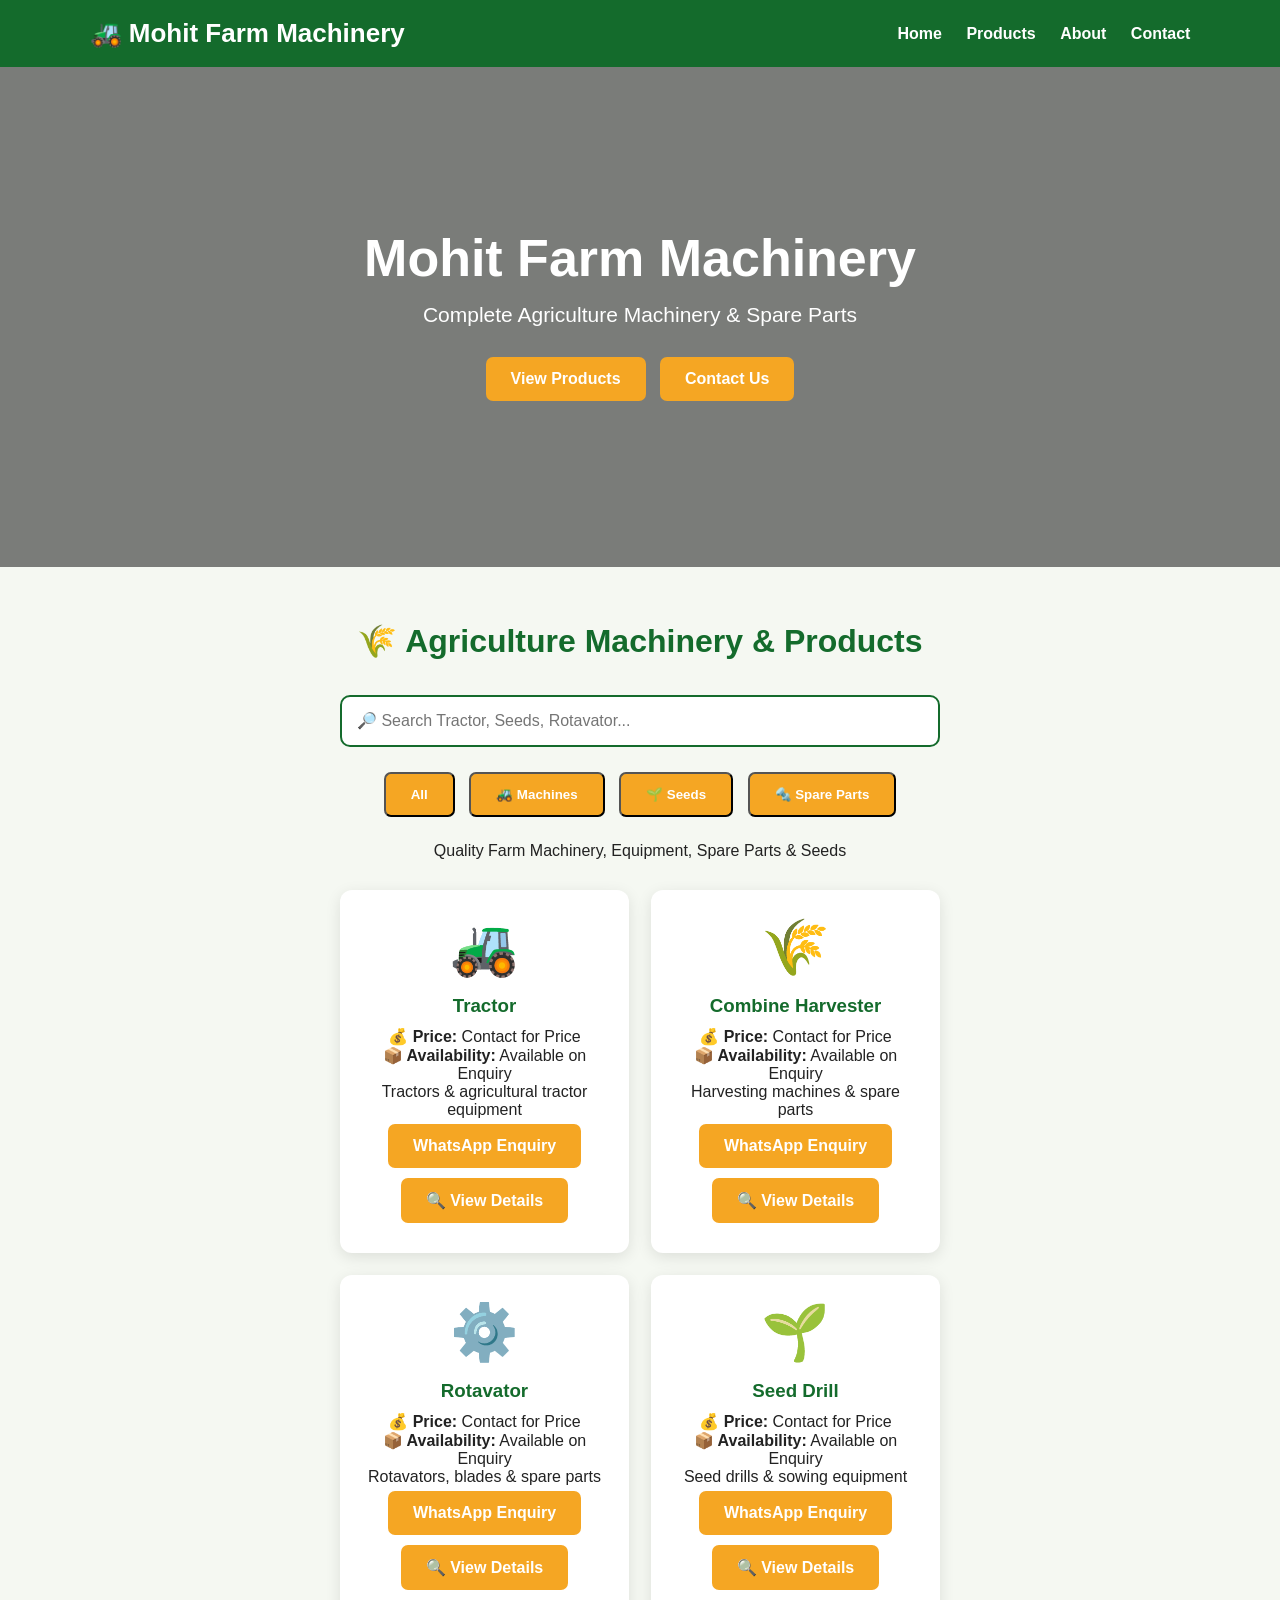
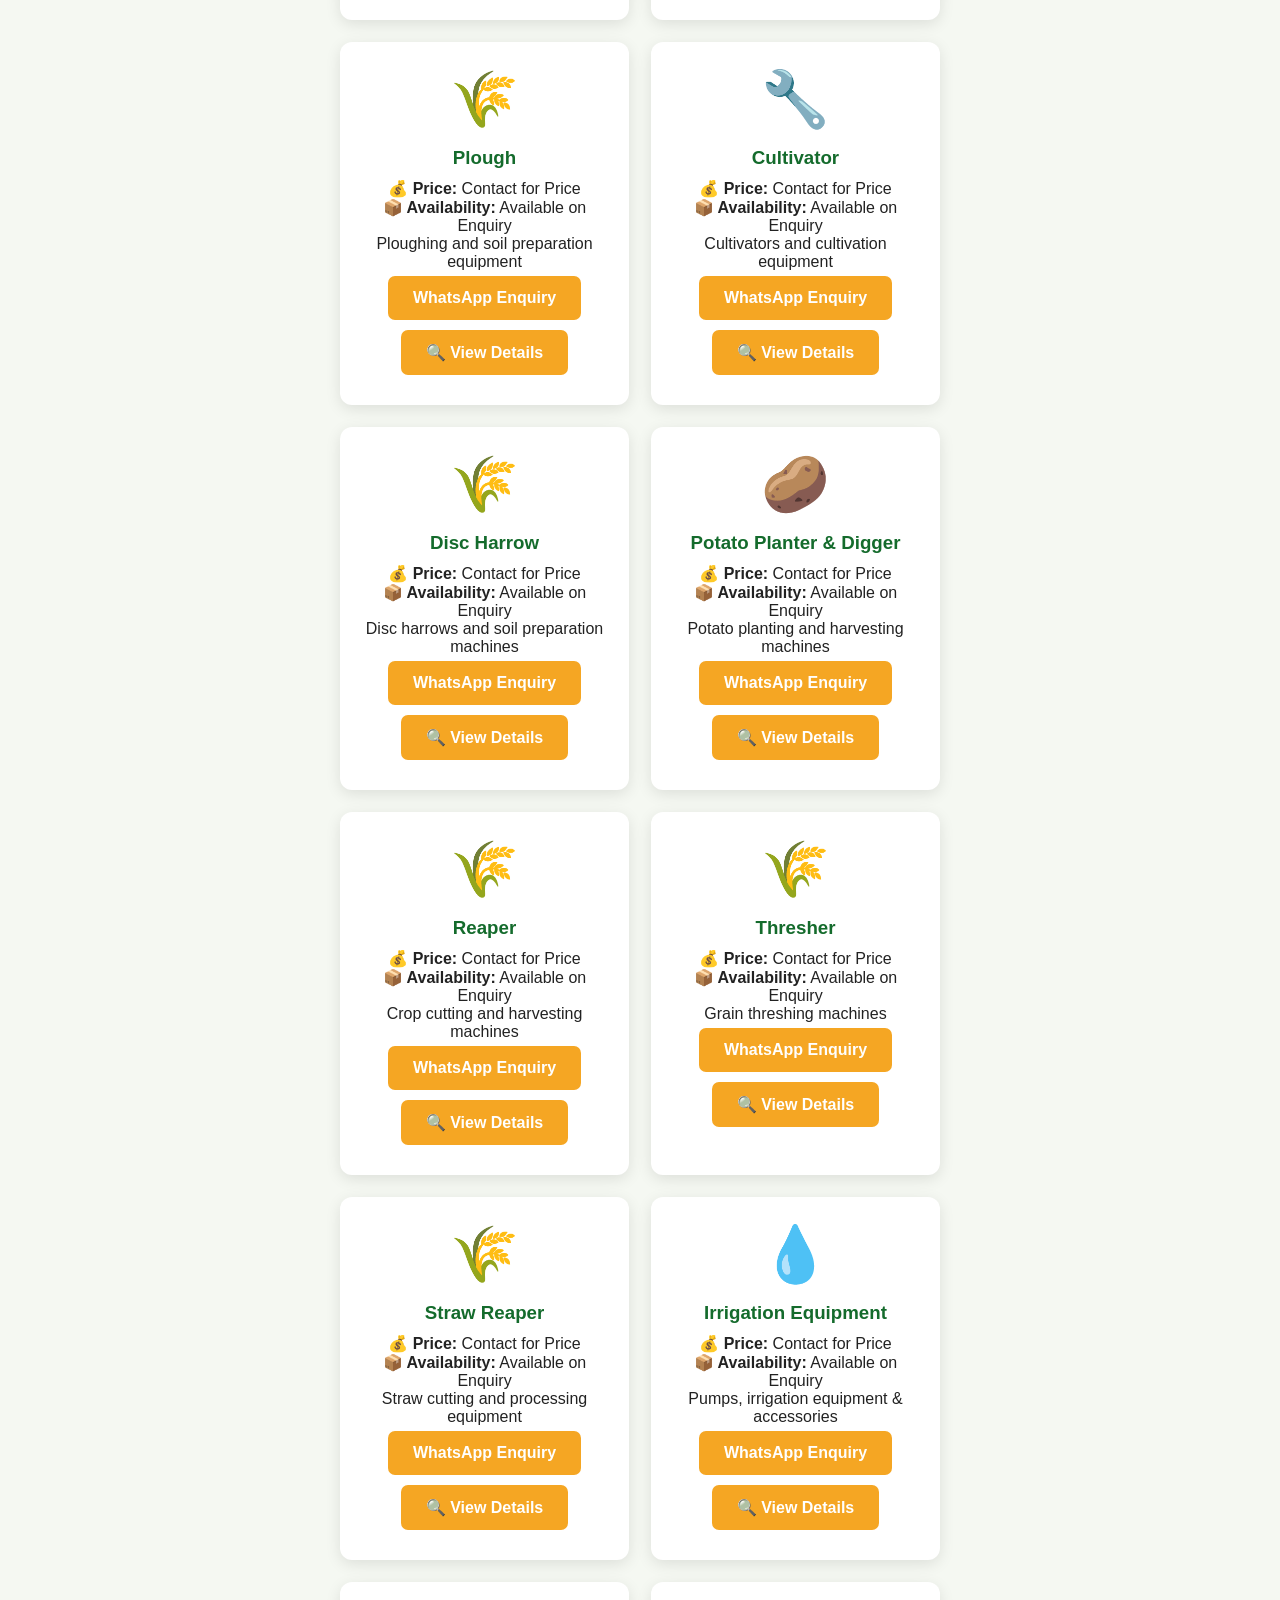
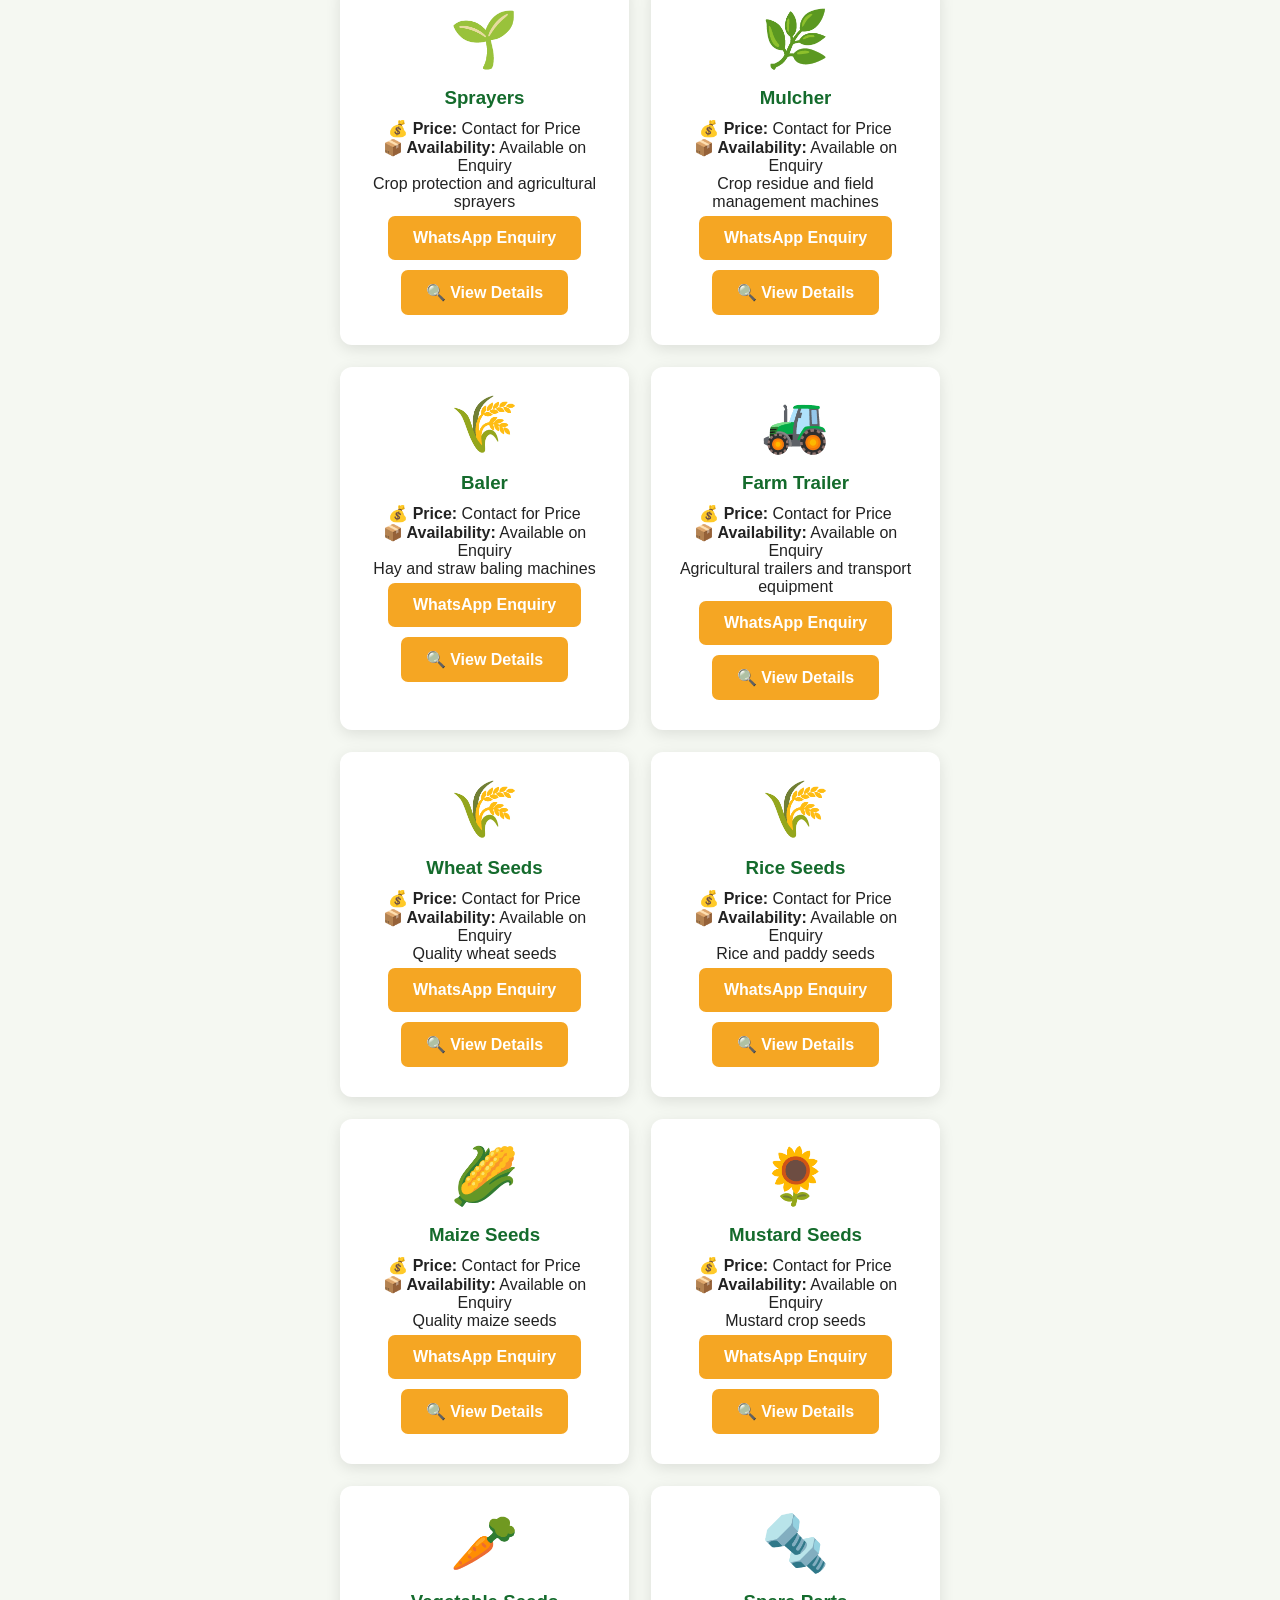
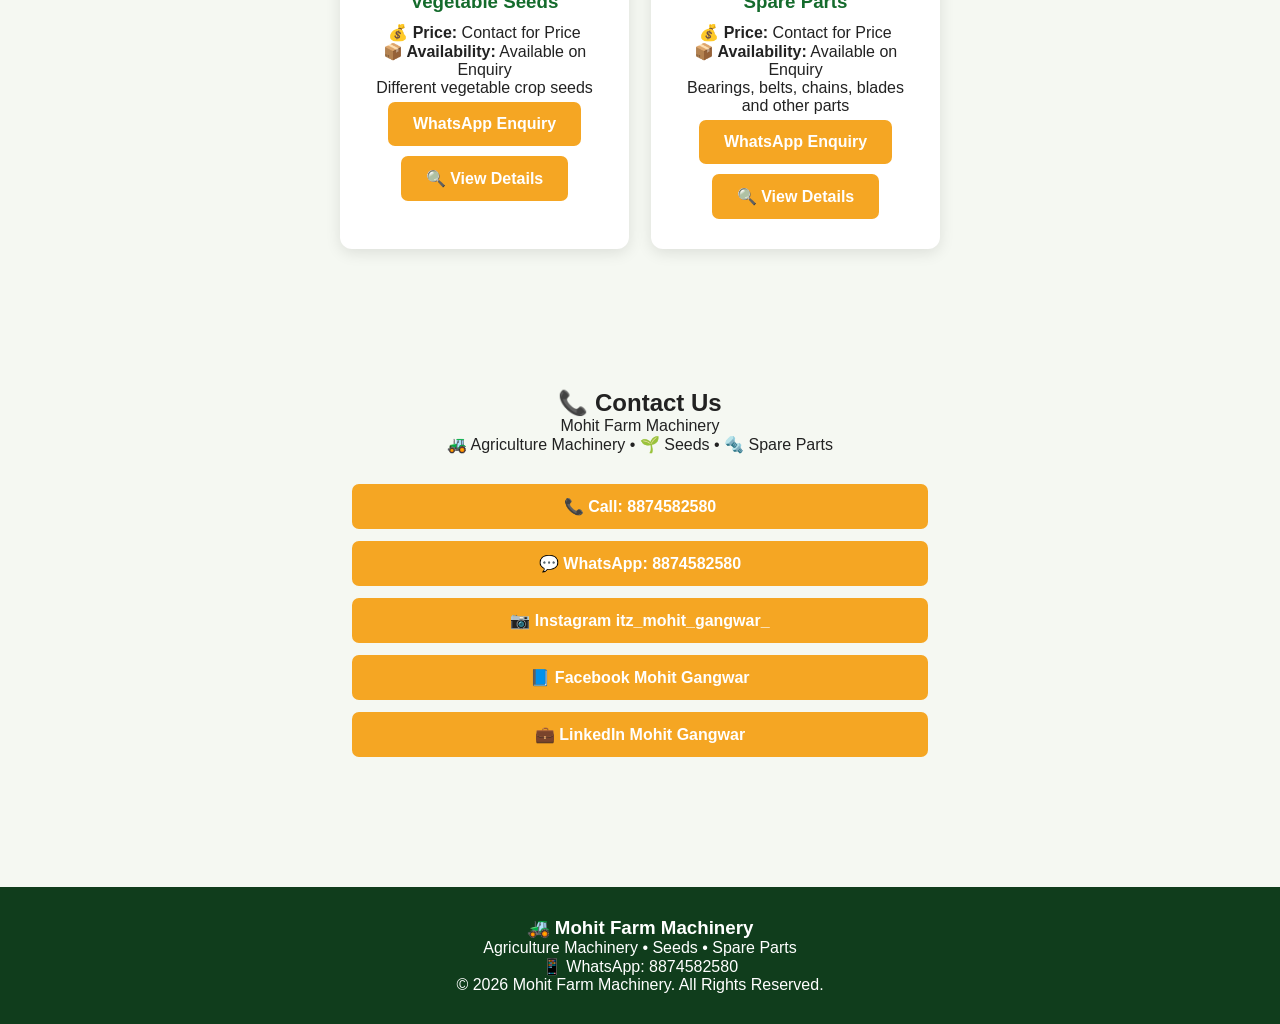
==== index.html @ 3f23cec5 "Add index.html for Mohit Farm Machinery website This commit adds a new HTML file for the Mohit Farm " ====
<!DOCTYPE html>
<html lang="en">
<head>
    <meta charset="UTF-8">
    <meta name="viewport" content="width=device-width, initial-scale=1.0">

    <title>Mohit Farm Machinery | Agriculture Machinery & Parts</title>

    <style>
        * {
            margin: 0;
            padding: 0;
            box-sizing: border-box;
            font-family: Arial, sans-serif;
        }

        body {
            background: #f5f8f2;
            color: #222;
        }

        header {
            background: #146b2c;
            color: white;
            padding: 18px 7%;
            display: flex;
            justify-content: space-between;
            align-items: center;
            flex-wrap: wrap;
        }

        .logo {
            font-size: 26px;
            font-weight: bold;
        }

        nav a {
            color: white;
            text-decoration: none;
            margin-left: 20px;
            font-weight: bold;
        }

        .hero {
            background: linear-gradient(rgba(0,0,0,.5), rgba(0,0,0,.5)),
                        url("https://images.unsplash.com/photo-1625246333195-78d9c38ad449?auto=format&fit=crop&w=1600&q=80");
            background-size: cover;
            background-position: center;
            min-height: 500px;
            display: flex;
            justify-content: center;
            align-items: center;
            text-align: center;
            color: white;
            padding: 30px;
        }

        .hero h1 {
            font-size: 52px;
            margin-bottom: 15px;
        }

        .hero p {
            font-size: 21px;
            margin-bottom: 25px;
        }

        .btn {
            display: inline-block;
            background: #f5a623;
            color: white;
            padding: 13px 25px;
            border-radius: 7px;
            text-decoration: none;
            font-weight: bold;
            margin: 5px;
        }

        section {
            padding: 55px 7%;
        }

        .title {
            text-align: center;
            font-size: 32px;
            color: #146b2c;
            margin-bottom: 35px;
        }

        .products {
            display: grid;
            grid-template-columns: repeat(auto-fit, minmax(220px, 1fr));
            gap: 22px;
        }

        .card {
            background: white;
            border-radius: 12px;
            padding: 25px;
            text-align: center;
            box-shadow: 0 4px 15px rgba(0,0,0,.1);
        }

        .card .icon {
            font-size: 55px;
            margin-bottom: 15px;
        }

        .card h3 {
            color: #146b2c;
            margin-bottom: 10px;
        }

        .about {
            background: white;
            text-align: center;
        }

        .about p {
            max-width: 800px;
            margin: auto;
            line-height: 1.7;
            font-size: 17px;
        }

        .contact {
            text-align: center;
        }

        footer {
            background: #103d1c;
            color: white;
            text-align: center;
            padding: 30px;
        }

        .social a {
            color: white;
            text-decoration: none;
            margin: 8px;
            font-weight: bold;
        }

        .whatsapp {
            position: fixed;
            right: 20px;
            bottom: 20px;
            background: #25D366;
            color: white;
            width: 58px;
            height: 58px;
            border-radius: 50%;
            display: flex;
            justify-content: center;
            align-items: center;
            font-size: 28px;
            text-decoration: none;
            box-shadow: 0 4px 12px rgba(0,0,0,.3);
        }

        @media (max-width: 700px) {
            .hero h1 {
                font-size: 36px;
            }

            nav {
                margin-top: 15px;
            }

            nav a {
                margin-left: 8px;
                font-size: 14px;
            }
        }
    </style>
</head>

<body>

<header>
    <div class="logo">🚜 Mohit Farm Machinery</div>

    <nav>
        <a href="#home">Home</a>
        <a href="#products">Products</a>
        <a href="#about">About</a>
        <a href="#contact">Contact</a>
    </nav>
</header>

<section class="hero" id="home">
    <div>
        <h1>Mohit Farm Machinery</h1>
        <p>Complete Agriculture Machinery & Spare Parts</p>

        <a href="#products" class="btn">View Products</a>
        <a href="#contact" class="btn">Contact Us</a>
    </div>
</section>
<section id="products">

    <h2 class="title">🌾 Agriculture Machinery & Products</h2>
    <div style="text-align:center; margin:25px auto; max-width:600px;">
    <input
        type="text"
        id="productSearch"
        placeholder="🔎 Search Tractor, Seeds, Rotavator..."
        style="width:100%; padding:15px; border:2px solid #146b2c;
        border-radius:10px; font-size:16px;"
        onkeyup="searchProducts()"
    >
<div style="text-align:center; margin:20px 0;">

    <button onclick="filterCategory('all')" class="btn">
        All
    </button>

    <button onclick="filterCategory('machine')" class="btn">
        🚜 Machines
    </button>

    <button onclick="filterCategory('seed')" class="btn">
        🌱 Seeds
    </button>

    <button onclick="filterCategory('parts')" class="btn">
        🔩 Spare Parts
    </button>

</div>

    <p style="text-align:center; margin-bottom:30px;">
        Quality Farm Machinery, Equipment, Spare Parts & Seeds
    </p>

    <div class="products">

        
            <div class="card">
    <div class="icon">🚜</div>

    <h3>Tractor</h3>

    <p><strong>💰 Price:</strong> Contact for Price</p>
    <p><strong>📦 Availability:</strong> Available on Enquiry</p>

    <p>Tractors & agricultural tractor equipment</p>

    <a href="https://wa.me/918874582580?text=Hello%20Mohit%20Farm%20Machinery,%20I%20want%20information%20about%20Tractor." class="btn">
        WhatsApp Enquiry
    </a>
    <a href="tractor.html" class="btn">
    🔍 View Details
</a>
</div>

        <div class="card">
            <div class="icon">🌾</div>
            <h3>Combine Harvester</h3>
            <p><strong>💰 Price:</strong> Contact for Price</p>
            <p><strong>📦 Availability:</strong> Available on Enquiry</p>
            <p>Harvesting machines & spare parts</p>
            <a href="https://wa.me/918874582580?text=I%20want%20information%20about%20Combine%20Harvester." class="btn">WhatsApp Enquiry</a>
            <a href="tractor.html" class="btn">
    🔍 View Details
</a>
        </div>

        <div class="card">
            <div class="icon">⚙️</div>
            <h3>Rotavator</h3>
            <p><strong>💰 Price:</strong> Contact for Price</p>
<p><strong>📦 Availability:</strong> Available on Enquiry</p>
            <p>Rotavators, blades & spare parts</p>
            <a href="https://wa.me/918874582580?text=I%20want%20information%20about%20Rotavator." class="btn">WhatsApp Enquiry</a>
            <a href="tractor.html" class="btn">
    🔍 View Details
</a>
        </div>

        <div class="card">
            <div class="icon">🌱</div>
            <h3>Seed Drill</h3>
            <p><strong>💰 Price:</strong> Contact for Price</p>
<p><strong>📦 Availability:</strong> Available on Enquiry</p>
            <p>Seed drills & sowing equipment</p>
            <a href="https://wa.me/918874582580?text=I%20want%20information%20about%20Seed%20Drill." class="btn">WhatsApp Enquiry</a>
            <a href="tractor.html" class="btn">
    🔍 View Details
</a>
        </div>

        <div class="card">
            <div class="icon">🌾</div>
            <h3>Plough</h3>
            <p><strong>💰 Price:</strong> Contact for Price</p>
<p><strong>📦 Availability:</strong> Available on Enquiry</p>
            <p>Ploughing and soil preparation equipment</p>
            <a href="https://wa.me/918874582580?text=I%20want%20information%20about%20Plough." class="btn">WhatsApp Enquiry</a>
            <a href="tractor.html" class="btn">
    🔍 View Details
</a>
        </div>

        <div class="card">
            <div class="icon">🔧</div>
            <h3>Cultivator</h3>
            <p><strong>💰 Price:</strong> Contact for Price</p>
<p><strong>📦 Availability:</strong> Available on Enquiry</p>
            <p>Cultivators and cultivation equipment</p>
            <a href="https://wa.me/918874582580?text=I%20want%20information%20about%20Cultivator." class="btn">WhatsApp Enquiry</a>
            <a href="tractor.html" class="btn">
    🔍 View Details
</a>
        </div>

        <div class="card">
            <div class="icon">🌾</div>
            <h3>Disc Harrow</h3>
            <p><strong>💰 Price:</strong> Contact for Price</p>
<p><strong>📦 Availability:</strong> Available on Enquiry</p>
            <p>Disc harrows and soil preparation machines</p>
            <a href="https://wa.me/918874582580?text=I%20want%20information%20about%20Disc%20Harrow." class="btn">WhatsApp Enquiry</a>
            <a href="tractor.html" class="btn">
    🔍 View Details
</a>
        </div>

        <div class="card">
            <div class="icon">🥔</div>
            <h3>Potato Planter & Digger</h3>
            <p><strong>💰 Price:</strong> Contact for Price</p>
<p><strong>📦 Availability:</strong> Available on Enquiry</p>
            <p>Potato planting and harvesting machines</p>
            <a href="https://wa.me/918874582580?text=I%20want%20information%20about%20Potato%20Machines." class="btn">WhatsApp Enquiry</a>
            <a href="tractor.html" class="btn">
    🔍 View Details
</a>
        </div>

        <div class="card">
            <div class="icon">🌾</div>
            <h3>Reaper</h3>
            <p><strong>💰 Price:</strong> Contact for Price</p>
<p><strong>📦 Availability:</strong> Available on Enquiry</p>
            <p>Crop cutting and harvesting machines</p>
            <a href="https://wa.me/918874582580?text=I%20want%20information%20about%20Reaper." class="btn">WhatsApp Enquiry</a>
            <a href="tractor.html" class="btn">
    🔍 View Details
</a>
        </div>

        <div class="card">
            <div class="icon">🌾</div>
            <h3>Thresher</h3>
            <p><strong>💰 Price:</strong> Contact for Price</p>
<p><strong>📦 Availability:</strong> Available on Enquiry</p>
            <p>Grain threshing machines</p>
            <a href="https://wa.me/918874582580?text=I%20want%20information%20about%20Thresher." class="btn">WhatsApp Enquiry</a>
            <a href="tractor.html" class="btn">
    🔍 View Details
</a>
        </div>

        <div class="card">
            <div class="icon">🌾</div>
            <h3>Straw Reaper</h3>
            <p><strong>💰 Price:</strong> Contact for Price</p>
<p><strong>📦 Availability:</strong> Available on Enquiry</p>
            <p>Straw cutting and processing equipment</p>
            <a href="https://wa.me/918874582580?text=I%20want%20information%20about%20Straw%20Reaper." class="btn">WhatsApp Enquiry</a>
            <a href="tractor.html" class="btn">
    🔍 View Details
</a>
        </div>

        <div class="card">
            <div class="icon">💧</div>
            <h3>Irrigation Equipment</h3>
            <p><strong>💰 Price:</strong> Contact for Price</p>
<p><strong>📦 Availability:</strong> Available on Enquiry</p>
            <p>Pumps, irrigation equipment & accessories</p>
            <a href="https://wa.me/918874582580?text=I%20want%20information%20about%20Irrigation%20Equipment." class="btn">WhatsApp Enquiry</a>
            <a href="tractor.html" class="btn">
    🔍 View Details
</a>
        </div>

        <div class="card">
            <div class="icon">🌱</div>
            <h3>Sprayers</h3>
            <p><strong>💰 Price:</strong> Contact for Price</p>
<p><strong>📦 Availability:</strong> Available on Enquiry</p>
            <p>Crop protection and agricultural sprayers</p>
            <a href="https://wa.me/918874582580?text=I%20want%20information%20about%20Sprayers." class="btn">WhatsApp Enquiry</a>
            <a href="tractor.html" class="btn">
    🔍 View Details
</a>
        </div>

        <div class="card">
            <div class="icon">🌿</div>
            <h3>Mulcher</h3>
            <p><strong>💰 Price:</strong> Contact for Price</p>
<p><strong>📦 Availability:</strong> Available on Enquiry</p>
            <p>Crop residue and field management machines</p>
            <a href="https://wa.me/918874582580?text=I%20want%20information%20about%20Mulcher." class="btn">WhatsApp Enquiry</a>
            <a href="tractor.html" class="btn">
    🔍 View Details
</a>
        </div>

        <div class="card">
            <div class="icon">🌾</div>
            <h3>Baler</h3>
            <p><strong>💰 Price:</strong> Contact for Price</p>
<p><strong>📦 Availability:</strong> Available on Enquiry</p>
            <p>Hay and straw baling machines</p>
            <a href="https://wa.me/918874582580?text=I%20want%20information%20about%20Baler." class="btn">WhatsApp Enquiry</a>
            <a href="tractor.html" class="btn">
    🔍 View Details
</a>
        </div>

        <div class="card">
            <div class="icon">🚜</div>
            <h3>Farm Trailer</h3>
            <p><strong>💰 Price:</strong> Contact for Price</p>
<p><strong>📦 Availability:</strong> Available on Enquiry</p>
            <p>Agricultural trailers and transport equipment</p>
            <a href="https://wa.me/918874582580?text=I%20want%20information%20about%20Farm%20Trailer." class="btn">WhatsApp Enquiry</a>
            <a href="tractor.html" class="btn">
    🔍 View Details
</a>
        </div>

        <!-- SEEDS -->

        <div class="card">
            <div class="icon">🌾</div>
            <h3>Wheat Seeds</h3>
            <p><strong>💰 Price:</strong> Contact for Price</p>
<p><strong>📦 Availability:</strong> Available on Enquiry</p>
            <p>Quality wheat seeds</p>
            <a href="https://wa.me/918874582580?text=I%20want%20information%20about%20Wheat%20Seeds." class="btn">WhatsApp Enquiry</a>
            <a href="tractor.html" class="btn">
    🔍 View Details
</a>
        </div>

        <div class="card">
            <div class="icon">🌾</div>
            <h3>Rice Seeds</h3>
            <p><strong>💰 Price:</strong> Contact for Price</p>
<p><strong>📦 Availability:</strong> Available on Enquiry</p>
            <p>Rice and paddy seeds</p>
            <a href="https://wa.me/918874582580?text=I%20want%20information%20about%20Rice%20Seeds." class="btn">WhatsApp Enquiry</a>
            <a href="tractor.html" class="btn">
    🔍 View Details
</a>
        </div>

        <div class="card">
            <div class="icon">🌽</div>
            <h3>Maize Seeds</h3>
            <p><strong>💰 Price:</strong> Contact for Price</p>
<p><strong>📦 Availability:</strong> Available on Enquiry</p>
            <p>Quality maize seeds</p>
            <a href="https://wa.me/918874582580?text=I%20want%20information%20about%20Maize%20Seeds." class="btn">WhatsApp Enquiry</a>
            <a href="tractor.html" class="btn">
    🔍 View Details
</a>
        </div>

        <div class="card">
            <div class="icon">🌻</div>
            <h3>Mustard Seeds</h3>
            <p><strong>💰 Price:</strong> Contact for Price</p>
<p><strong>📦 Availability:</strong> Available on Enquiry</p>
            <p>Mustard crop seeds</p>
            <a href="https://wa.me/918874582580?text=I%20want%20information%20about%20Mustard%20Seeds." class="btn">WhatsApp Enquiry</a>
            <a href="tractor.html" class="btn">
    🔍 View Details
</a>
        </div>

        <div class="card">
            <div class="icon">🥕</div>
            <h3>Vegetable Seeds</h3>
            <p><strong>💰 Price:</strong> Contact for Price</p>
<p><strong>📦 Availability:</strong> Available on Enquiry</p>
            <p>Different vegetable crop seeds</p>
            <a href="https://wa.me/918874582580?text=I%20want%20information%20about%20Vegetable%20Seeds." class="btn">WhatsApp Enquiry</a>
            <a href="tractor.html" class="btn">
    🔍 View Details
</a>
        </div>

        <!-- SPARE PARTS -->

        <div class="card">
            <div class="icon">🔩</div>
            <h3>Spare Parts</h3>
            <p><strong>💰 Price:</strong> Contact for Price</p>
<p><strong>📦 Availability:</strong> Available on Enquiry</p>
            <p>Bearings, belts, chains, blades and other parts</p>
            <a href="https://wa.me/918874582580?text=I%20want%20information%20about%20Agriculture%20Spare%20Parts." class="btn">WhatsApp Enquiry</a>
            <a href="tractor.html" class="btn">
    🔍 View Details
</a>
        </div>

    </div>

</section>
<script>
function searchProducts() {
    let input = document.getElementById("productSearch");
    let searchText = input.value.toLowerCase();

    let cards = document.querySelectorAll(".card");

    cards.forEach(function(card) {
        let productName = card.innerText.toLowerCase();

        if (productName.includes(searchText)) {
            card.style.display = "block";
        } else {
            card.style.display = "none";
        }
    });
}
</script>
<script>
function filterCategory(category) {

    let cards = document.querySelectorAll(".card");

    cards.forEach(function(card) {

        let name = card.innerText.toLowerCase();

        if (category === "all") {
            card.style.display = "block";
        }

        else if (category === "machine") {
            if (!name.includes("seeds") && !name.includes("spare parts")) {
                card.style.display = "block";
            } else {
                card.style.display = "none";
            }
        }

        else if (category === "seed") {
            if (name.includes("seeds")) {
                card.style.display = "block";
            } else {
                card.style.display = "none";
            }
        }

        else if (category === "parts") {
            if (name.includes("spare parts")) {
                card.style.display = "block";
            } else {
                card.style.display = "none";
            }
        }

    });
}
</script>
<section id="contact" style="padding:60px 20px; text-align:center;">

    <h2>📞 Contact Us</h2>

    <p>Mohit Farm Machinery</p>
    <p>🚜 Agriculture Machinery • 🌱 Seeds • 🔩 Spare Parts</p>

    <div style="max-width:600px; margin:30px auto;">

        <a href="tel:8874582580"
           class="btn"
           style="display:block; margin:12px;">
           📞 Call: 8874582580
        </a>

        <a href="https://wa.me/918874582580?text=Hello%20Mohit%20Farm%20Machinery%2C%20I%20want%20information%20about%20your%20products."
           target="_blank"
           class="btn"
           style="display:block; margin:12px;">
           💬 WhatsApp: 8874582580
        </a>

        <a href="https://www.instagram.com/itz_mohit_gangwar_/" 
   target="_blank"
   class="btn"
   style="display:block; margin:12px;">
   📷 Instagram itz_mohit_gangwar_
</a>

<a href="https://www.facebook.com/share/1DmZ2EW2LM/" 
   target="_blank"
   class="btn"
   style="display:block; margin:12px;">
   📘 Facebook Mohit Gangwar
</a>

<a href="https://www.linkedin.com/in/mohit-gangwar-1188162a7/" 
   target="_blank"
   class="btn"
   style="display:block; margin:12px;">
   💼 LinkedIn Mohit Gangwar
</a>

    </div>

</section>
<footer style="text-align:center; padding:30px 20px; margin-top:40px;">

    <h3>🚜 Mohit Farm Machinery</h3>

    <p>
        Agriculture Machinery • Seeds • Spare Parts
    </p>

    <p>
        📱 WhatsApp: 8874582580
    </p>

    <p>
        ©️ 2026 Mohit Farm Machinery. All Rights Reserved.
    </p>

</footer>
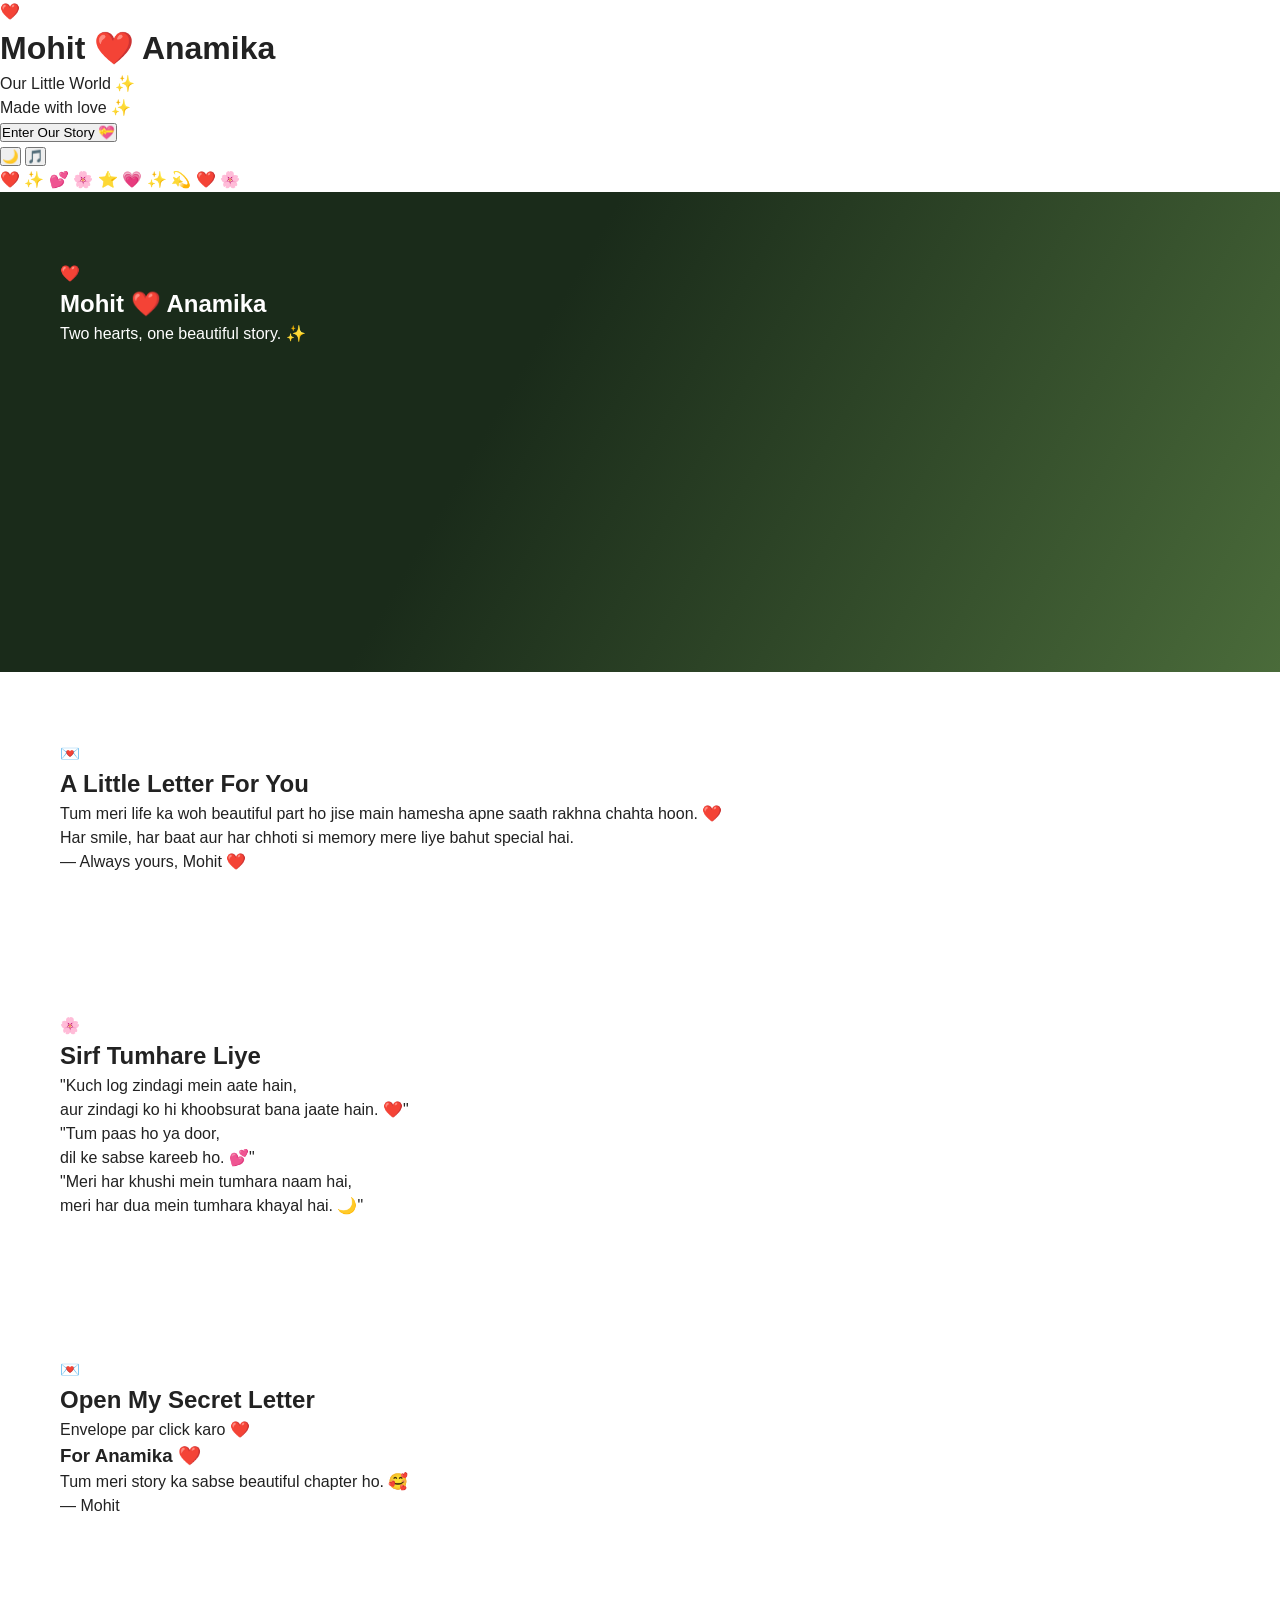
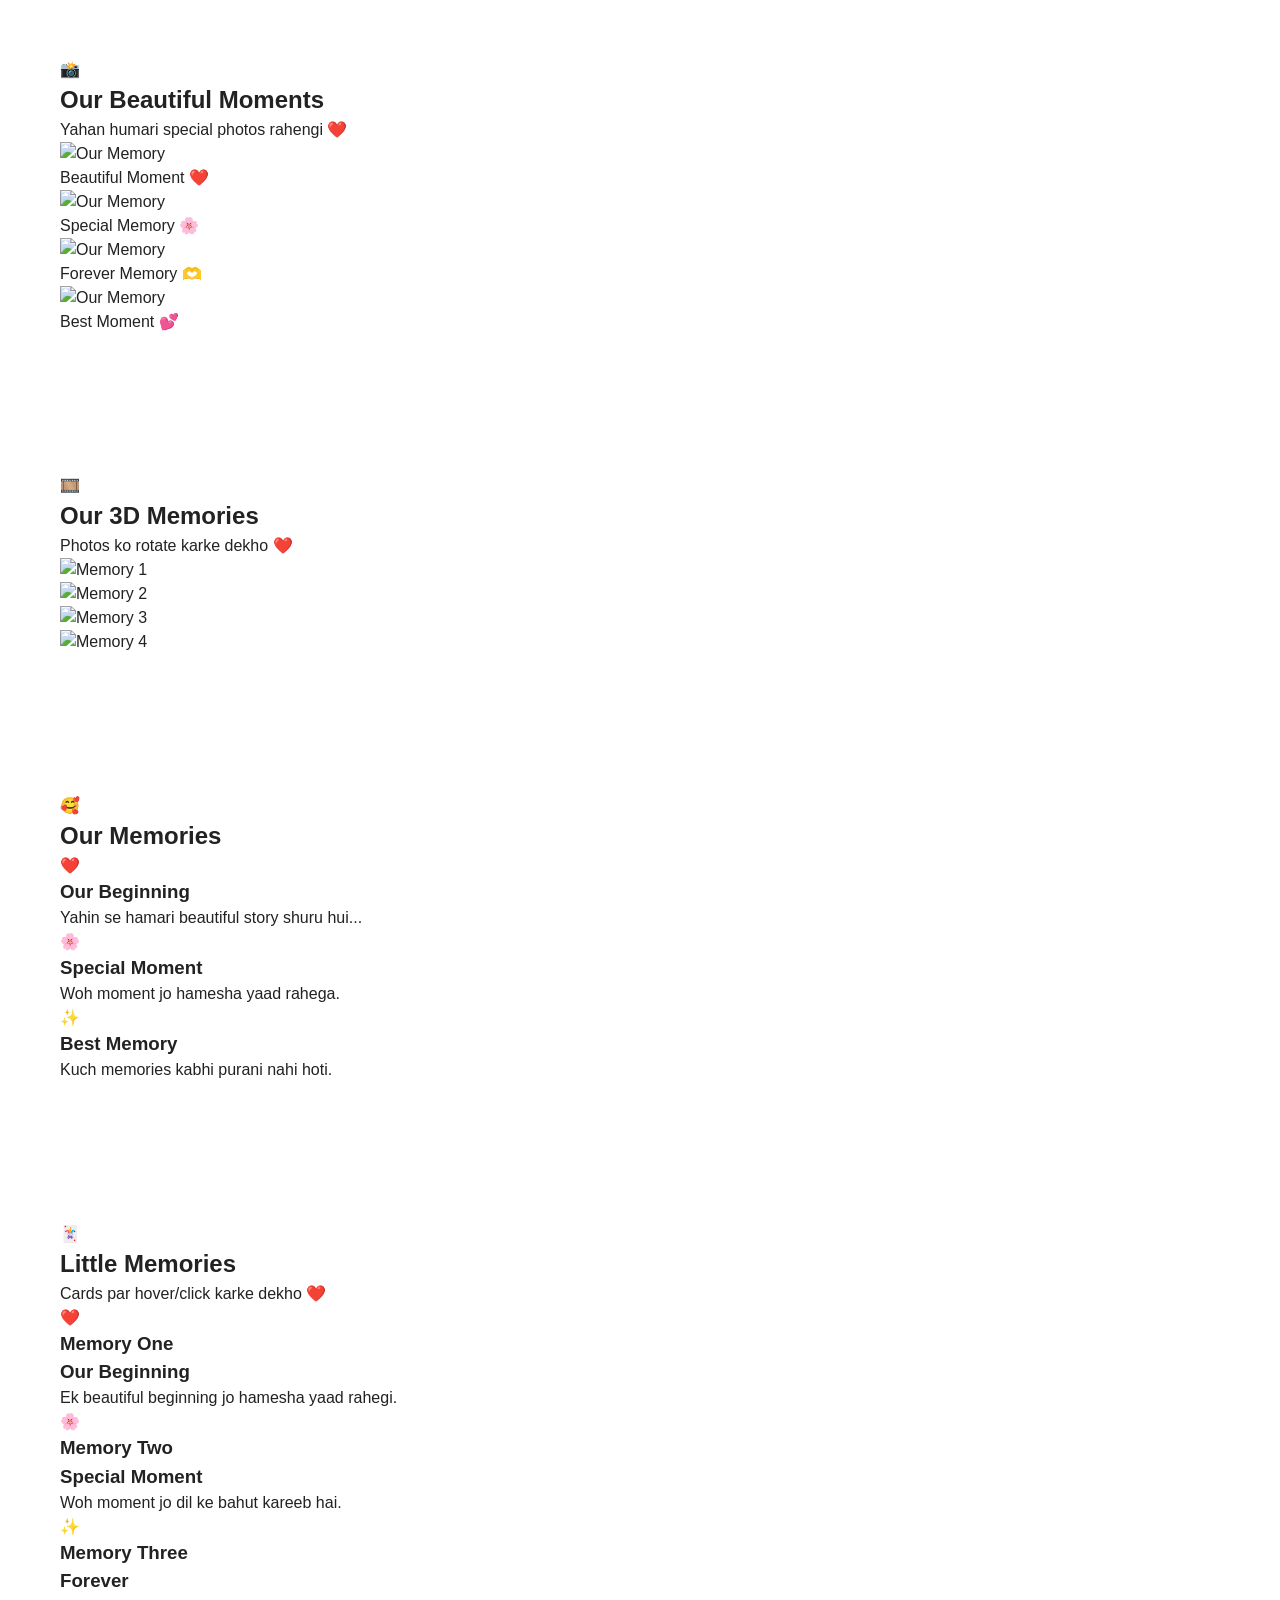
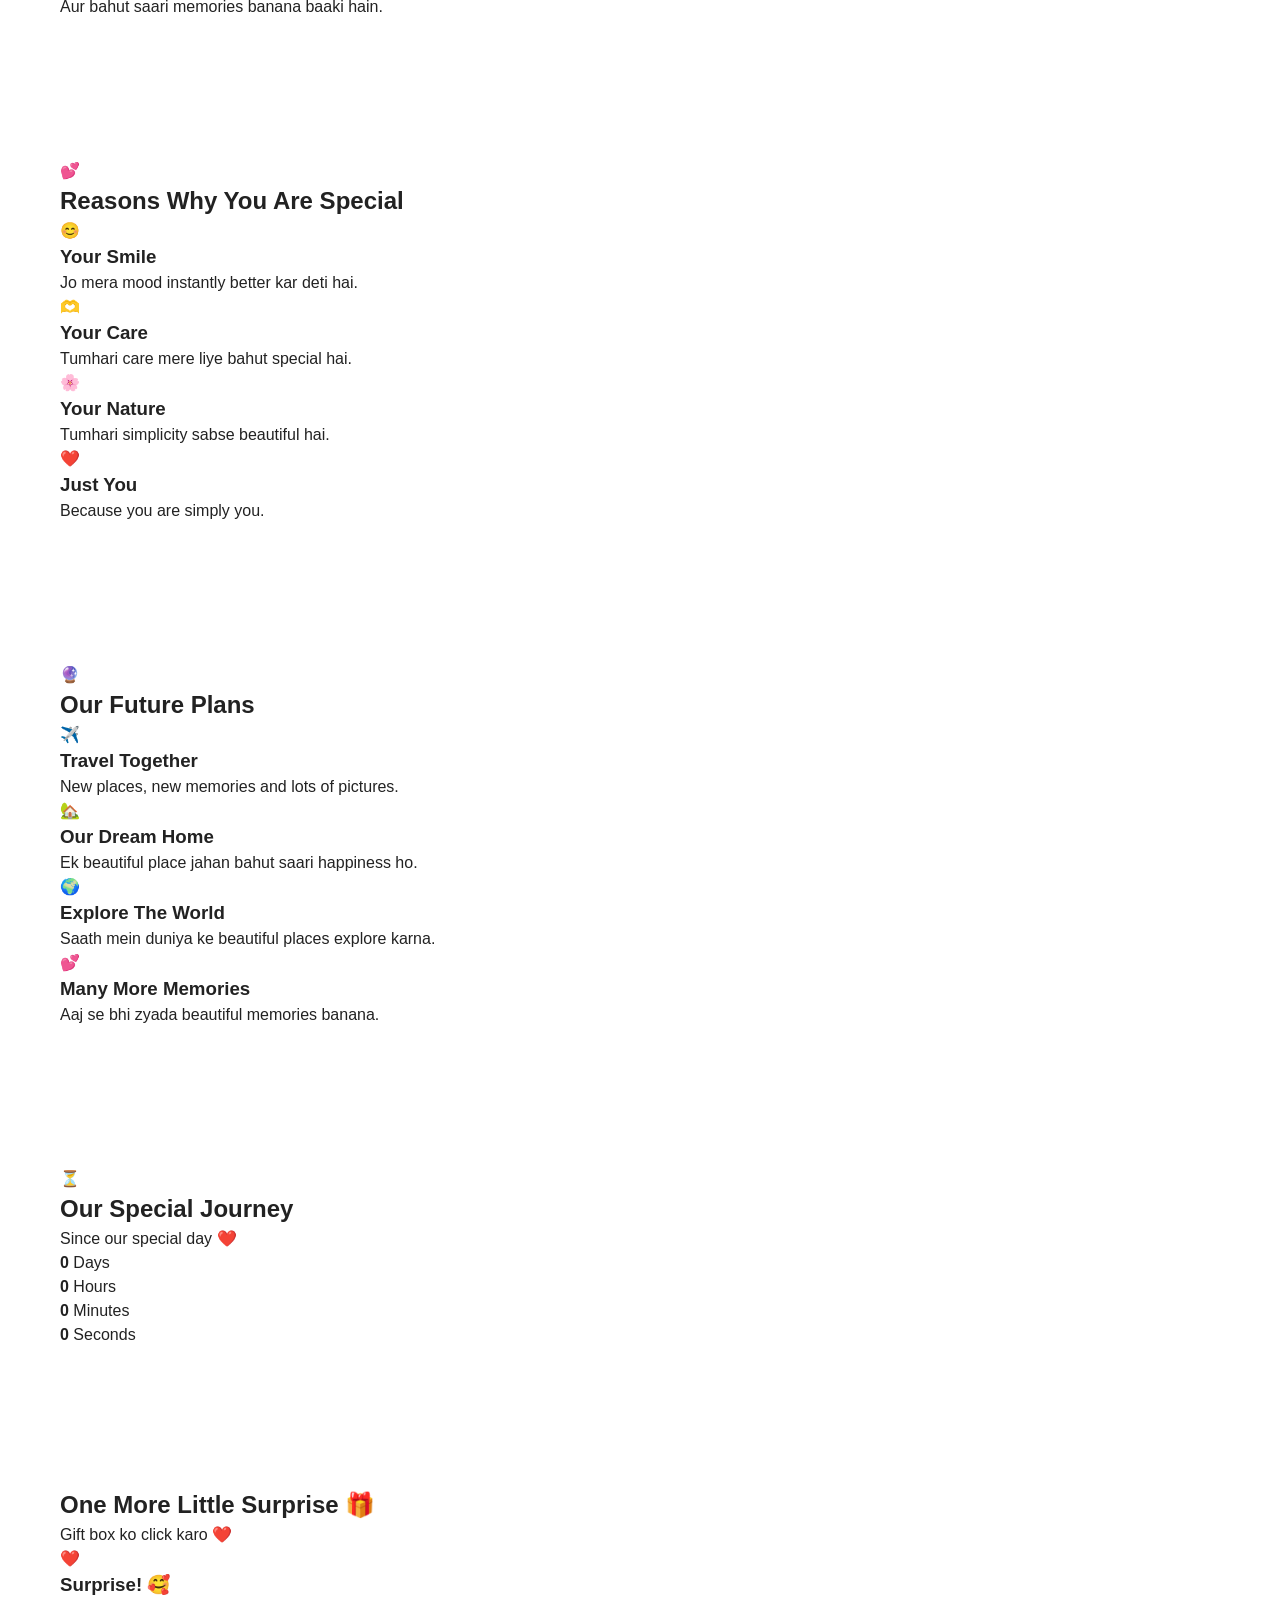
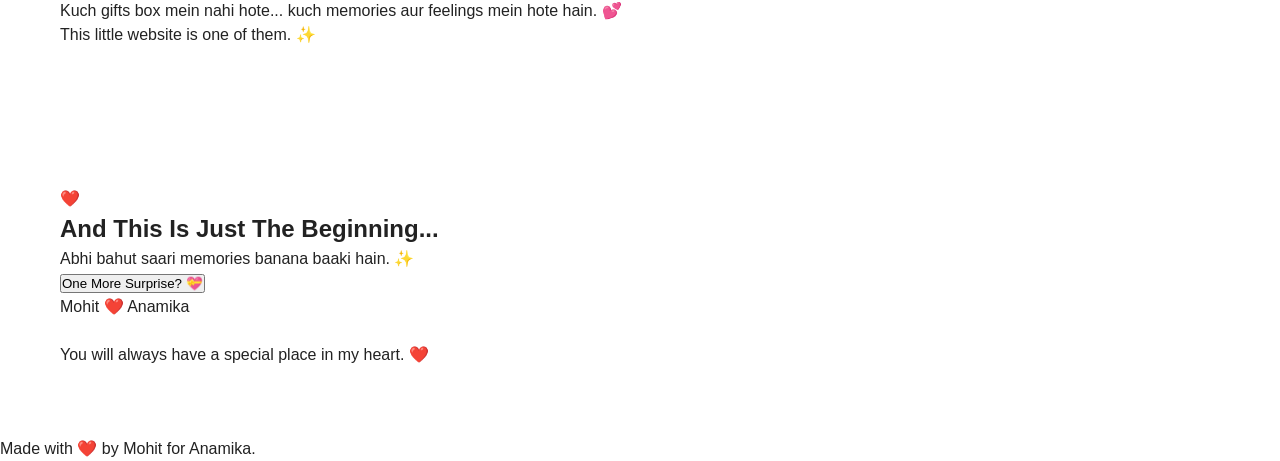
==== commit e9c4f907: "Update print statement from 'Hello' to 'Goodbye'" ====
--- a/index.html
+++ b/index.html
@@ -1,637 +1,720 @@
 <!DOCTYPE html>
 <html lang="en">
+
 <head>
     <meta charset="UTF-8">
     <meta name="viewport" content="width=device-width, initial-scale=1.0">
 
-    <title>Mohit Farm Machinery | Agriculture Machinery & Parts</title>
-
-    <style>
-        * {
-            margin: 0;
-            padding: 0;
-            box-sizing: border-box;
-            font-family: Arial, sans-serif;
-        }
-
-        body {
-            background: #f5f8f2;
-            color: #222;
-        }
-
-        header {
-            background: #146b2c;
-            color: white;
-            padding: 18px 7%;
-            display: flex;
-            justify-content: space-between;
-            align-items: center;
-            flex-wrap: wrap;
-        }
-
-        .logo {
-            font-size: 26px;
-            font-weight: bold;
-        }
-
-        nav a {
-            color: white;
-            text-decoration: none;
-            margin-left: 20px;
-            font-weight: bold;
-        }
-
-        .hero {
-            background: linear-gradient(rgba(0,0,0,.5), rgba(0,0,0,.5)),
-                        url("https://images.unsplash.com/photo-1625246333195-78d9c38ad449?auto=format&fit=crop&w=1600&q=80");
-            background-size: cover;
-            background-position: center;
-            min-height: 500px;
-            display: flex;
-            justify-content: center;
-            align-items: center;
-            text-align: center;
-            color: white;
-            padding: 30px;
-        }
-
-        .hero h1 {
-            font-size: 52px;
-            margin-bottom: 15px;
-        }
-
-        .hero p {
-            font-size: 21px;
-            margin-bottom: 25px;
-        }
-
-        .btn {
-            display: inline-block;
-            background: #f5a623;
-            color: white;
-            padding: 13px 25px;
-            border-radius: 7px;
-            text-decoration: none;
-            font-weight: bold;
-            margin: 5px;
-        }
-
-        section {
-            padding: 55px 7%;
-        }
-
-        .title {
-            text-align: center;
-            font-size: 32px;
-            color: #146b2c;
-            margin-bottom: 35px;
-        }
-
-        .products {
-            display: grid;
-            grid-template-columns: repeat(auto-fit, minmax(220px, 1fr));
-            gap: 22px;
-        }
-
-        .card {
-            background: white;
-            border-radius: 12px;
-            padding: 25px;
-            text-align: center;
-            box-shadow: 0 4px 15px rgba(0,0,0,.1);
-        }
-
-        .card .icon {
-            font-size: 55px;
-            margin-bottom: 15px;
-        }
-
-        .card h3 {
-            color: #146b2c;
-            margin-bottom: 10px;
-        }
-
-        .about {
-            background: white;
-            text-align: center;
-        }
-
-        .about p {
-            max-width: 800px;
-            margin: auto;
-            line-height: 1.7;
-            font-size: 17px;
-        }
-
-        .contact {
-            text-align: center;
-        }
-
-        footer {
-            background: #103d1c;
-            color: white;
-            text-align: center;
-            padding: 30px;
-        }
-
-        .social a {
-            color: white;
-            text-decoration: none;
-            margin: 8px;
-            font-weight: bold;
-        }
-
-        .whatsapp {
-            position: fixed;
-            right: 20px;
-            bottom: 20px;
-            background: #25D366;
-            color: white;
-            width: 58px;
-            height: 58px;
-            border-radius: 50%;
-            display: flex;
-            justify-content: center;
-            align-items: center;
-            font-size: 28px;
-            text-decoration: none;
-            box-shadow: 0 4px 12px rgba(0,0,0,.3);
-        }
-
-        @media (max-width: 700px) {
-            .hero h1 {
-                font-size: 36px;
-            }
-
-            nav {
-                margin-top: 15px;
-            }
-
-            nav a {
-                margin-left: 8px;
-                font-size: 14px;
-            }
-        }
-    </style>
+    <title>Mohit ❤️ Anamika | Our Little World</title>
+
+    <link rel="stylesheet" href="style.css">
 </head>
 
 <body>
 
-<header>
-    <div class="logo">🚜 Mohit Farm Machinery</div>
-
-    <nav>
-        <a href="#home">Home</a>
-        <a href="#products">Products</a>
-        <a href="#about">About</a>
-        <a href="#contact">Contact</a>
-    </nav>
-</header>
-
-<section class="hero" id="home">
-    <div>
-        <h1>Mohit Farm Machinery</h1>
-        <p>Complete Agriculture Machinery & Spare Parts</p>
-
-        <a href="#products" class="btn">View Products</a>
-        <a href="#contact" class="btn">Contact Us</a>
+    <!-- ================= OPENING SCREEN ================= -->
+
+    <div id="opening-screen">
+
+        <div class="opening-content">
+
+            <div class="opening-heart">❤️</div>
+
+            <h1 class="main-title">
+                Mohit <span>❤️</span> Anamika
+            </h1>
+
+            <p class="main-subtitle">
+                Our Little World ✨
+            </p>
+
+            <p>Made with love ✨</p>
+
+            <button onclick="openGift()">
+                Enter Our Story 💝
+            </button>
+
+        </div>
+
     </div>
-</section>
-<section id="products">
-
-    <h2 class="title">🌾 Agriculture Machinery & Products</h2>
-    <div style="text-align:center; margin:25px auto; max-width:600px;">
-    <input
-        type="text"
-        id="productSearch"
-        placeholder="🔎 Search Tractor, Seeds, Rotavator..."
-        style="width:100%; padding:15px; border:2px solid #146b2c;
-        border-radius:10px; font-size:16px;"
-        onkeyup="searchProducts()"
-    >
-<div style="text-align:center; margin:20px 0;">
-
-    <button onclick="filterCategory('all')" class="btn">
-        All
-    </button>
-
-    <button onclick="filterCategory('machine')" class="btn">
-        🚜 Machines
-    </button>
-
-    <button onclick="filterCategory('seed')" class="btn">
-        🌱 Seeds
-    </button>
-
-    <button onclick="filterCategory('parts')" class="btn">
-        🔩 Spare Parts
-    </button>
-
-</div>
-
-    <p style="text-align:center; margin-bottom:30px;">
-        Quality Farm Machinery, Equipment, Spare Parts & Seeds
-    </p>
-
-    <div class="products">
-
-        
-            <div class="card">
-    <div class="icon">🚜</div>
-
-    <h3>Tractor</h3>
-
-    <p><strong>💰 Price:</strong> Contact for Price</p>
-    <p><strong>📦 Availability:</strong> Available on Enquiry</p>
-
-    <p>Tractors & agricultural tractor equipment</p>
-
-    <a href="https://wa.me/918874582580?text=Hello%20Mohit%20Farm%20Machinery,%20I%20want%20information%20about%20Tractor." class="btn">
-        WhatsApp Enquiry
-    </a>
-    <a href="tractor.html" class="btn">
-    🔍 View Details
-</a>
-</div>
-
-        <div class="card">
-            <div class="icon">🌾</div>
-            <h3>Combine Harvester</h3>
-            <p><strong>💰 Price:</strong> Contact for Price</p>
-            <p><strong>📦 Availability:</strong> Available on Enquiry</p>
-            <p>Harvesting machines & spare parts</p>
-            <a href="https://wa.me/918874582580?text=I%20want%20information%20about%20Combine%20Harvester." class="btn">WhatsApp Enquiry</a>
-            <a href="tractor.html" class="btn">
-    🔍 View Details
-</a>
-        </div>
-
-        <div class="card">
-            <div class="icon">⚙️</div>
-            <h3>Rotavator</h3>
-            <p><strong>💰 Price:</strong> Contact for Price</p>
-<p><strong>📦 Availability:</strong> Available on Enquiry</p>
-            <p>Rotavators, blades & spare parts</p>
-            <a href="https://wa.me/918874582580?text=I%20want%20information%20about%20Rotavator." class="btn">WhatsApp Enquiry</a>
-            <a href="tractor.html" class="btn">
-    🔍 View Details
-</a>
-        </div>
-
-        <div class="card">
-            <div class="icon">🌱</div>
-            <h3>Seed Drill</h3>
-            <p><strong>💰 Price:</strong> Contact for Price</p>
-<p><strong>📦 Availability:</strong> Available on Enquiry</p>
-            <p>Seed drills & sowing equipment</p>
-            <a href="https://wa.me/918874582580?text=I%20want%20information%20about%20Seed%20Drill." class="btn">WhatsApp Enquiry</a>
-            <a href="tractor.html" class="btn">
-    🔍 View Details
-</a>
-        </div>
-
-        <div class="card">
-            <div class="icon">🌾</div>
-            <h3>Plough</h3>
-            <p><strong>💰 Price:</strong> Contact for Price</p>
-<p><strong>📦 Availability:</strong> Available on Enquiry</p>
-            <p>Ploughing and soil preparation equipment</p>
-            <a href="https://wa.me/918874582580?text=I%20want%20information%20about%20Plough." class="btn">WhatsApp Enquiry</a>
-            <a href="tractor.html" class="btn">
-    🔍 View Details
-</a>
-        </div>
-
-        <div class="card">
-            <div class="icon">🔧</div>
-            <h3>Cultivator</h3>
-            <p><strong>💰 Price:</strong> Contact for Price</p>
-<p><strong>📦 Availability:</strong> Available on Enquiry</p>
-            <p>Cultivators and cultivation equipment</p>
-            <a href="https://wa.me/918874582580?text=I%20want%20information%20about%20Cultivator." class="btn">WhatsApp Enquiry</a>
-            <a href="tractor.html" class="btn">
-    🔍 View Details
-</a>
-        </div>
-
-        <div class="card">
-            <div class="icon">🌾</div>
-            <h3>Disc Harrow</h3>
-            <p><strong>💰 Price:</strong> Contact for Price</p>
-<p><strong>📦 Availability:</strong> Available on Enquiry</p>
-            <p>Disc harrows and soil preparation machines</p>
-            <a href="https://wa.me/918874582580?text=I%20want%20information%20about%20Disc%20Harrow." class="btn">WhatsApp Enquiry</a>
-            <a href="tractor.html" class="btn">
-    🔍 View Details
-</a>
-        </div>
-
-        <div class="card">
-            <div class="icon">🥔</div>
-            <h3>Potato Planter & Digger</h3>
-            <p><strong>💰 Price:</strong> Contact for Price</p>
-<p><strong>📦 Availability:</strong> Available on Enquiry</p>
-            <p>Potato planting and harvesting machines</p>
-            <a href="https://wa.me/918874582580?text=I%20want%20information%20about%20Potato%20Machines." class="btn">WhatsApp Enquiry</a>
-            <a href="tractor.html" class="btn">
-    🔍 View Details
-</a>
-        </div>
-
-        <div class="card">
-            <div class="icon">🌾</div>
-            <h3>Reaper</h3>
-            <p><strong>💰 Price:</strong> Contact for Price</p>
-<p><strong>📦 Availability:</strong> Available on Enquiry</p>
-            <p>Crop cutting and harvesting machines</p>
-            <a href="https://wa.me/918874582580?text=I%20want%20information%20about%20Reaper." class="btn">WhatsApp Enquiry</a>
-            <a href="tractor.html" class="btn">
-    🔍 View Details
-</a>
-        </div>
-
-        <div class="card">
-            <div class="icon">🌾</div>
-            <h3>Thresher</h3>
-            <p><strong>💰 Price:</strong> Contact for Price</p>
-<p><strong>📦 Availability:</strong> Available on Enquiry</p>
-            <p>Grain threshing machines</p>
-            <a href="https://wa.me/918874582580?text=I%20want%20information%20about%20Thresher." class="btn">WhatsApp Enquiry</a>
-            <a href="tractor.html" class="btn">
-    🔍 View Details
-</a>
-        </div>
-
-        <div class="card">
-            <div class="icon">🌾</div>
-            <h3>Straw Reaper</h3>
-            <p><strong>💰 Price:</strong> Contact for Price</p>
-<p><strong>📦 Availability:</strong> Available on Enquiry</p>
-            <p>Straw cutting and processing equipment</p>
-            <a href="https://wa.me/918874582580?text=I%20want%20information%20about%20Straw%20Reaper." class="btn">WhatsApp Enquiry</a>
-            <a href="tractor.html" class="btn">
-    🔍 View Details
-</a>
-        </div>
-
-        <div class="card">
-            <div class="icon">💧</div>
-            <h3>Irrigation Equipment</h3>
-            <p><strong>💰 Price:</strong> Contact for Price</p>
-<p><strong>📦 Availability:</strong> Available on Enquiry</p>
-            <p>Pumps, irrigation equipment & accessories</p>
-            <a href="https://wa.me/918874582580?text=I%20want%20information%20about%20Irrigation%20Equipment." class="btn">WhatsApp Enquiry</a>
-            <a href="tractor.html" class="btn">
-    🔍 View Details
-</a>
-        </div>
-
-        <div class="card">
-            <div class="icon">🌱</div>
-            <h3>Sprayers</h3>
-            <p><strong>💰 Price:</strong> Contact for Price</p>
-<p><strong>📦 Availability:</strong> Available on Enquiry</p>
-            <p>Crop protection and agricultural sprayers</p>
-            <a href="https://wa.me/918874582580?text=I%20want%20information%20about%20Sprayers." class="btn">WhatsApp Enquiry</a>
-            <a href="tractor.html" class="btn">
-    🔍 View Details
-</a>
-        </div>
-
-        <div class="card">
-            <div class="icon">🌿</div>
-            <h3>Mulcher</h3>
-            <p><strong>💰 Price:</strong> Contact for Price</p>
-<p><strong>📦 Availability:</strong> Available on Enquiry</p>
-            <p>Crop residue and field management machines</p>
-            <a href="https://wa.me/918874582580?text=I%20want%20information%20about%20Mulcher." class="btn">WhatsApp Enquiry</a>
-            <a href="tractor.html" class="btn">
-    🔍 View Details
-</a>
-        </div>
-
-        <div class="card">
-            <div class="icon">🌾</div>
-            <h3>Baler</h3>
-            <p><strong>💰 Price:</strong> Contact for Price</p>
-<p><strong>📦 Availability:</strong> Available on Enquiry</p>
-            <p>Hay and straw baling machines</p>
-            <a href="https://wa.me/918874582580?text=I%20want%20information%20about%20Baler." class="btn">WhatsApp Enquiry</a>
-            <a href="tractor.html" class="btn">
-    🔍 View Details
-</a>
-        </div>
-
-        <div class="card">
-            <div class="icon">🚜</div>
-            <h3>Farm Trailer</h3>
-            <p><strong>💰 Price:</strong> Contact for Price</p>
-<p><strong>📦 Availability:</strong> Available on Enquiry</p>
-            <p>Agricultural trailers and transport equipment</p>
-            <a href="https://wa.me/918874582580?text=I%20want%20information%20about%20Farm%20Trailer." class="btn">WhatsApp Enquiry</a>
-            <a href="tractor.html" class="btn">
-    🔍 View Details
-</a>
-        </div>
-
-        <!-- SEEDS -->
-
-        <div class="card">
-            <div class="icon">🌾</div>
-            <h3>Wheat Seeds</h3>
-            <p><strong>💰 Price:</strong> Contact for Price</p>
-<p><strong>📦 Availability:</strong> Available on Enquiry</p>
-            <p>Quality wheat seeds</p>
-            <a href="https://wa.me/918874582580?text=I%20want%20information%20about%20Wheat%20Seeds." class="btn">WhatsApp Enquiry</a>
-            <a href="tractor.html" class="btn">
-    🔍 View Details
-</a>
-        </div>
-
-        <div class="card">
-            <div class="icon">🌾</div>
-            <h3>Rice Seeds</h3>
-            <p><strong>💰 Price:</strong> Contact for Price</p>
-<p><strong>📦 Availability:</strong> Available on Enquiry</p>
-            <p>Rice and paddy seeds</p>
-            <a href="https://wa.me/918874582580?text=I%20want%20information%20about%20Rice%20Seeds." class="btn">WhatsApp Enquiry</a>
-            <a href="tractor.html" class="btn">
-    🔍 View Details
-</a>
-        </div>
-
-        <div class="card">
-            <div class="icon">🌽</div>
-            <h3>Maize Seeds</h3>
-            <p><strong>💰 Price:</strong> Contact for Price</p>
-<p><strong>📦 Availability:</strong> Available on Enquiry</p>
-            <p>Quality maize seeds</p>
-            <a href="https://wa.me/918874582580?text=I%20want%20information%20about%20Maize%20Seeds." class="btn">WhatsApp Enquiry</a>
-            <a href="tractor.html" class="btn">
-    🔍 View Details
-</a>
-        </div>
-
-        <div class="card">
-            <div class="icon">🌻</div>
-            <h3>Mustard Seeds</h3>
-            <p><strong>💰 Price:</strong> Contact for Price</p>
-<p><strong>📦 Availability:</strong> Available on Enquiry</p>
-            <p>Mustard crop seeds</p>
-            <a href="https://wa.me/918874582580?text=I%20want%20information%20about%20Mustard%20Seeds." class="btn">WhatsApp Enquiry</a>
-            <a href="tractor.html" class="btn">
-    🔍 View Details
-</a>
-        </div>
-
-        <div class="card">
-            <div class="icon">🥕</div>
-            <h3>Vegetable Seeds</h3>
-            <p><strong>💰 Price:</strong> Contact for Price</p>
-<p><strong>📦 Availability:</strong> Available on Enquiry</p>
-            <p>Different vegetable crop seeds</p>
-            <a href="https://wa.me/918874582580?text=I%20want%20information%20about%20Vegetable%20Seeds." class="btn">WhatsApp Enquiry</a>
-            <a href="tractor.html" class="btn">
-    🔍 View Details
-</a>
-        </div>
-
-        <!-- SPARE PARTS -->
-
-        <div class="card">
-            <div class="icon">🔩</div>
-            <h3>Spare Parts</h3>
-            <p><strong>💰 Price:</strong> Contact for Price</p>
-<p><strong>📦 Availability:</strong> Available on Enquiry</p>
-            <p>Bearings, belts, chains, blades and other parts</p>
-            <a href="https://wa.me/918874582580?text=I%20want%20information%20about%20Agriculture%20Spare%20Parts." class="btn">WhatsApp Enquiry</a>
-            <a href="tractor.html" class="btn">
-    🔍 View Details
-</a>
-        </div>
+
+
+    <!-- ================= TOP CONTROLS ================= -->
+
+    <div class="top-controls">
+
+        <button onclick="toggleNightMode()" id="nightButton">
+            🌙
+        </button>
+
+        <button onclick="toggleMusic()" id="musicButton">
+            🎵
+        </button>
 
     </div>
 
-</section>
-<script>
-function searchProducts() {
-    let input = document.getElementById("productSearch");
-    let searchText = input.value.toLowerCase();
-
-    let cards = document.querySelectorAll(".card");
-
-    cards.forEach(function(card) {
-        let productName = card.innerText.toLowerCase();
-
-        if (productName.includes(searchText)) {
-            card.style.display = "block";
-        } else {
-            card.style.display = "none";
-        }
-    });
-}
-</script>
-<script>
-function filterCategory(category) {
-
-    let cards = document.querySelectorAll(".card");
-
-    cards.forEach(function(card) {
-
-        let name = card.innerText.toLowerCase();
-
-        if (category === "all") {
-            card.style.display = "block";
-        }
-
-        else if (category === "machine") {
-            if (!name.includes("seeds") && !name.includes("spare parts")) {
-                card.style.display = "block";
-            } else {
-                card.style.display = "none";
-            }
-        }
-
-        else if (category === "seed") {
-            if (name.includes("seeds")) {
-                card.style.display = "block";
-            } else {
-                card.style.display = "none";
-            }
-        }
-
-        else if (category === "parts") {
-            if (name.includes("spare parts")) {
-                card.style.display = "block";
-            } else {
-                card.style.display = "none";
-            }
-        }
-
-    });
-}
-</script>
-<section id="contact" style="padding:60px 20px; text-align:center;">
-
-    <h2>📞 Contact Us</h2>
-
-    <p>Mohit Farm Machinery</p>
-    <p>🚜 Agriculture Machinery • 🌱 Seeds • 🔩 Spare Parts</p>
-
-    <div style="max-width:600px; margin:30px auto;">
-
-        <a href="tel:8874582580"
-           class="btn"
-           style="display:block; margin:12px;">
-           📞 Call: 8874582580
-        </a>
-
-        <a href="https://wa.me/918874582580?text=Hello%20Mohit%20Farm%20Machinery%2C%20I%20want%20information%20about%20your%20products."
-           target="_blank"
-           class="btn"
-           style="display:block; margin:12px;">
-           💬 WhatsApp: 8874582580
-        </a>
-
-        <a href="https://www.instagram.com/itz_mohit_gangwar_/" 
-   target="_blank"
-   class="btn"
-   style="display:block; margin:12px;">
-   📷 Instagram itz_mohit_gangwar_
-</a>
-
-<a href="https://www.facebook.com/share/1DmZ2EW2LM/" 
-   target="_blank"
-   class="btn"
-   style="display:block; margin:12px;">
-   📘 Facebook Mohit Gangwar
-</a>
-
-<a href="https://www.linkedin.com/in/mohit-gangwar-1188162a7/" 
-   target="_blank"
-   class="btn"
-   style="display:block; margin:12px;">
-   💼 LinkedIn Mohit Gangwar
-</a>
+
+    <!-- ================= MUSIC ================= -->
+
+    <audio id="backgroundMusic" loop>
+        <source src="music/love-song.mp3" type="audio/mpeg">
+    </audio>
+
+
+    <!-- ================= PARALLAX BACKGROUND ================= -->
+
+    <div class="parallax-background">
+
+        <span>❤️</span>
+        <span>✨</span>
+        <span>💕</span>
+        <span>🌸</span>
+        <span>⭐</span>
+        <span>💗</span>
+        <span>✨</span>
+        <span>💫</span>
+        <span>❤️</span>
+        <span>🌸</span>
 
     </div>
 
-</section>
-<footer style="text-align:center; padding:30px 20px; margin-top:40px;">
-
-    <h3>🚜 Mohit Farm Machinery</h3>
-
-    <p>
-        Agriculture Machinery • Seeds • Spare Parts
-    </p>
-
-    <p>
-        📱 WhatsApp: 8874582580
-    </p>
-
-    <p>
-        ©️ 2026 Mohit Farm Machinery. All Rights Reserved.
-    </p>
-
-</footer>
-            
+
+    <!-- ================= MAIN ================= -->
+
+    <main>
+
+
+        <!-- ================= HERO ================= -->
+
+        <section class="hero-section">
+
+            <div class="hero-content">
+
+                <div class="hero-heart">
+                    ❤️
+                </div>
+
+                <h1>
+                    Mohit <span>❤️</span> Anamika
+                </h1>
+
+                <p>
+                    Two hearts, one beautiful story. ✨
+                </p>
+
+            </div>
+
+        </section>
+
+
+        <!-- ================= LOVE LETTER ================= -->
+
+        <section class="love-card tilt-card">
+
+            <div class="love-icon">
+                💌
+            </div>
+
+            <h2>
+                A Little Letter For You
+            </h2>
+
+            <p>
+                Tum meri life ka woh beautiful part ho
+                jise main hamesha apne saath rakhna chahta hoon. ❤️
+            </p>
+
+            <p>
+                Har smile, har baat aur har chhoti si memory
+                mere liye bahut special hai.
+            </p>
+
+            <p class="signature">
+                — Always yours, Mohit ❤️
+            </p>
+
+        </section>
+
+
+        <!-- ================= SHAYARI ================= -->
+
+        <section class="love-card tilt-card shayari">
+
+            <div class="love-icon">
+                🌸
+            </div>
+
+            <h2>
+                Sirf Tumhare Liye
+            </h2>
+
+            <p>
+                "Kuch log zindagi mein aate hain,<br>
+                aur zindagi ko hi khoobsurat bana jaate hain. ❤️"
+            </p>
+
+            <p>
+                "Tum paas ho ya door,<br>
+                dil ke sabse kareeb ho. 💕"
+            </p>
+
+            <p>
+                "Meri har khushi mein tumhara naam hai,<br>
+                meri har dua mein tumhara khayal hai. 🌙"
+            </p>
+
+        </section>
+
+
+        <!-- ================= 3D ENVELOPE ================= -->
+
+        <section class="love-card envelope-section">
+
+            <div class="love-icon">
+                💌
+            </div>
+
+            <h2>
+                Open My Secret Letter
+            </h2>
+
+            <p>
+                Envelope par click karo ❤️
+            </p>
+
+            <div class="envelope-container" onclick="openEnvelope()">
+
+                <div class="envelope">
+
+                    <div class="envelope-back"></div>
+
+                    <div class="letter">
+
+                        <h3>
+                            For Anamika ❤️
+                        </h3>
+
+                        <p>
+                            Tum meri story ka sabse beautiful
+                            chapter ho. 🥰
+                        </p>
+
+                        <p>
+                            — Mohit
+                        </p>
+
+                    </div>
+
+                    <div class="envelope-front"></div>
+
+                    <div class="envelope-flap"></div>
+
+                </div>
+
+            </div>
+
+        </section>
+
+
+        <!-- ================= PHOTOS ================= -->
+
+        <section class="love-card">
+
+            <div class="love-icon">
+                📸
+            </div>
+
+            <h2>
+                Our Beautiful Moments
+            </h2>
+
+            <p>
+                Yahan humari special photos rahengi ❤️
+            </p>
+
+            <div class="photo-gallery">
+
+                <div class="photo-card">
+                    <img src="images/photo1.jpg" alt="Our Memory">
+                    <p>Beautiful Moment ❤️</p>
+                </div>
+
+                <div class="photo-card">
+                    <img src="images/photo2.jpg" alt="Our Memory">
+                    <p>Special Memory 🌸</p>
+                </div>
+
+                <div class="photo-card">
+                    <img src="images/photo3.jpg" alt="Our Memory">
+                    <p>Forever Memory 🫶</p>
+                </div>
+
+                <div class="photo-card">
+                    <img src="images/photo4.jpg" alt="Our Memory">
+                    <p>Best Moment 💕</p>
+                </div>
+
+            </div>
+
+        </section>
+
+
+        <!-- ================= 3D PHOTO CAROUSEL ================= -->
+
+        <section class="love-card">
+
+            <div class="love-icon">
+                🎞️
+            </div>
+
+            <h2>
+                Our 3D Memories
+            </h2>
+
+            <p>
+                Photos ko rotate karke dekho ❤️
+            </p>
+
+            <div class="carousel-container">
+
+                <div class="carousel">
+
+                    <div class="carousel-item">
+                        <img src="images/photo1.jpg" alt="Memory 1">
+                    </div>
+
+                    <div class="carousel-item">
+                        <img src="images/photo2.jpg" alt="Memory 2">
+                    </div>
+
+                    <div class="carousel-item">
+                        <img src="images/photo3.jpg" alt="Memory 3">
+                    </div>
+
+                    <div class="carousel-item">
+                        <img src="images/photo4.jpg" alt="Memory 4">
+                    </div>
+
+                </div>
+
+            </div>
+
+        </section>
+
+
+        <!-- ================= MEMORIES ================= -->
+
+        <section class="love-card">
+
+            <div class="love-icon">
+                🥰
+            </div>
+
+            <h2>
+                Our Memories
+            </h2>
+
+            <div class="memory">
+
+                <div class="memory-dot">
+                    ❤️
+                </div>
+
+                <div>
+                    <h3>Our Beginning</h3>
+
+                    <p>
+                        Yahin se hamari beautiful story shuru hui...
+                    </p>
+                </div>
+
+            </div>
+
+
+            <div class="memory">
+
+                <div class="memory-dot">
+                    🌸
+                </div>
+
+                <div>
+                    <h3>Special Moment</h3>
+
+                    <p>
+                        Woh moment jo hamesha yaad rahega.
+                    </p>
+                </div>
+
+            </div>
+
+
+            <div class="memory">
+
+                <div class="memory-dot">
+                    ✨
+                </div>
+
+                <div>
+                    <h3>Best Memory</h3>
+
+                    <p>
+                        Kuch memories kabhi purani nahi hoti.
+                    </p>
+                </div>
+
+            </div>
+
+        </section>
+
+
+        <!-- ================= 3D FLIP CARDS ================= -->
+
+        <section class="love-card">
+
+            <div class="love-icon">
+                🃏
+            </div>
+
+            <h2>
+                Little Memories
+            </h2>
+
+            <p>
+                Cards par hover/click karke dekho ❤️
+            </p>
+
+            <div class="flip-grid">
+
+
+                <div class="flip-card">
+
+                    <div class="flip-inner">
+
+                        <div class="flip-front">
+                            ❤️
+                            <h3>Memory One</h3>
+                        </div>
+
+                        <div class="flip-back">
+                            <h3>Our Beginning</h3>
+                            <p>
+                                Ek beautiful beginning
+                                jo hamesha yaad rahegi.
+                            </p>
+                        </div>
+
+                    </div>
+
+                </div>
+
+
+                <div class="flip-card">
+
+                    <div class="flip-inner">
+
+                        <div class="flip-front">
+                            🌸
+                            <h3>Memory Two</h3>
+                        </div>
+
+                        <div class="flip-back">
+                            <h3>Special Moment</h3>
+                            <p>
+                                Woh moment jo dil ke
+                                bahut kareeb hai.
+                            </p>
+                        </div>
+
+                    </div>
+
+                </div>
+
+
+                <div class="flip-card">
+
+                    <div class="flip-inner">
+
+                        <div class="flip-front">
+                            ✨
+                            <h3>Memory Three</h3>
+                        </div>
+
+                        <div class="flip-back">
+                            <h3>Forever</h3>
+                            <p>
+                                Aur bahut saari memories
+                                banana baaki hain.
+                            </p>
+                        </div>
+
+                    </div>
+
+                </div>
+
+
+            </div>
+
+        </section>
+
+
+        <!-- ================= REASONS ================= -->
+
+        <section class="love-card">
+
+            <div class="love-icon">
+                💕
+            </div>
+
+            <h2>
+                Reasons Why You Are Special
+            </h2>
+
+            <div class="reason-grid">
+
+                <div class="reason">
+                    😊
+                    <h3>Your Smile</h3>
+                    <p>
+                        Jo mera mood instantly better kar deti hai.
+                    </p>
+                </div>
+
+                <div class="reason">
+                    🫶
+                    <h3>Your Care</h3>
+                    <p>
+                        Tumhari care mere liye bahut special hai.
+                    </p>
+                </div>
+
+                <div class="reason">
+                    🌸
+                    <h3>Your Nature</h3>
+                    <p>
+                        Tumhari simplicity sabse beautiful hai.
+                    </p>
+                </div>
+
+                <div class="reason">
+                    ❤️
+                    <h3>Just You</h3>
+                    <p>
+                        Because you are simply you.
+                    </p>
+                </div>
+
+            </div>
+
+        </section>
+
+
+        <!-- ================= FUTURE ================= -->
+
+        <section class="love-card">
+
+            <div class="love-icon">
+                🔮
+            </div>
+
+            <h2>
+                Our Future Plans
+            </h2>
+
+            <div class="future-grid">
+
+                <div class="future-card">
+                    ✈️
+                    <h3>Travel Together</h3>
+                    <p>
+                        New places, new memories and lots of pictures.
+                    </p>
+                </div>
+
+                <div class="future-card">
+                    🏡
+                    <h3>Our Dream Home</h3>
+                    <p>
+                        Ek beautiful place jahan bahut saari happiness ho.
+                    </p>
+                </div>
+
+                <div class="future-card">
+                    🌍
+                    <h3>Explore The World</h3>
+                    <p>
+                        Saath mein duniya ke beautiful places explore karna.
+                    </p>
+                </div>
+
+                <div class="future-card">
+                    💕
+                    <h3>Many More Memories</h3>
+                    <p>
+                        Aaj se bhi zyada beautiful memories banana.
+                    </p>
+                </div>
+
+            </div>
+
+        </section>
+
+
+        <!-- ================= SPECIAL DATE ================= -->
+
+        <section class="love-card date-section">
+
+            <div class="love-icon">
+                ⏳
+            </div>
+
+            <h2>
+                Our Special Journey
+            </h2>
+
+            <p>
+                Since our special day ❤️
+            </p>
+
+            <div class="counter">
+
+                <div>
+                    <strong id="days">0</strong>
+                    <span>Days</span>
+                </div>
+
+                <div>
+                    <strong id="hours">0</strong>
+                    <span>Hours</span>
+                </div>
+
+                <div>
+                    <strong id="minutes">0</strong>
+                    <span>Minutes</span>
+                </div>
+
+                <div>
+                    <strong id="seconds">0</strong>
+                    <span>Seconds</span>
+                </div>
+
+            </div>
+
+        </section>
+
+
+        <!-- ================= 3D GIFT ================= -->
+
+        <section class="love-card gift-section">
+
+            <div class="gift-card">
+
+                <h2>
+                    One More Little Surprise 🎁
+                </h2>
+
+                <p>
+                    Gift box ko click karo ❤️
+                </p>
+
+
+                <div class="gift-3d-container"
+                     onclick="open3DGift()">
+
+                    <div class="gift-3d" id="gift3D">
+
+                        <div class="gift-lid"></div>
+
+                        <div class="gift-box">
+
+                            <div class="gift-front"></div>
+                            <div class="gift-side"></div>
+                            <div class="gift-top"></div>
+
+                        </div>
+
+                        <div class="gift-ribbon"></div>
+
+                    </div>
+
+                </div>
+
+
+                <div id="gift-surprise">
+
+                    <div class="secret-heart">
+                        ❤️
+                    </div>
+
+                    <h3>
+                        Surprise! 🥰
+                    </h3>
+
+                    <p>
+                        Kuch gifts box mein nahi hote...
+                        kuch memories aur feelings mein hote hain. 💕
+                    </p>
+
+                    <p>
+                        This little website is one of them. ✨
+                    </p>
+
+                </div>
+
+            </div>
+
+        </section>
+
+
+        <!-- ================= FINAL ================= -->
+
+        <section class="final-surprise">
+
+            <div class="big-heart">
+                ❤️
+            </div>
+
+            <h2>
+                And This Is Just The Beginning...
+            </h2>
+
+            <p>
+                Abhi bahut saari memories banana baaki hain. ✨
+            </p>
+
+            <button onclick="showSurprise()">
+                One More Surprise? 💝
+            </button>
+
+            <div id="surpriseMessage">
+
+                Mohit ❤️ Anamika
+
+                <br><br>
+
+                You will always have
+                a special place in my heart. ❤️
+
+            </div>
+
+        </section>
+
+
+    </main>
+
+
+    <!-- ================= FOOTER ================= -->
+
+    <footer>
+
+        <p>
+            Made with ❤️ by Mohit for Anamika.
+        </p>
+
+    </footer>
+
+
+    <script src="script.js"></script>
+
+</body>
+
+</html>
--- a/style.css
+++ b/style.css
@@ -0,0 +1,688 @@
+/* ===== Reset & Base ===== */
+* {
+  margin: 0;
+  padding: 0;
+  box-sizing: border-box;
+  font-family: 'Segoe UI', Arial, sans-serif;
+}
+
+body {
+  color: #222;
+  line-height: 1.5;
+}
+
+a {
+  text-decoration: none;
+  color: inherit;
+}
+
+ul {
+  list-style: none;
+}
+
+/* ===== Top Bar ===== */
+.topbar {
+  background: #101a12;
+  color: #cfd8cf;
+  font-size: 0.8rem;
+  display: flex;
+  justify-content: space-between;
+  align-items: center;
+  padding: 8px 60px;
+  flex-wrap: wrap;
+}
+
+.topbar-center span {
+  margin: 0 14px;
+}
+
+.topbar-right span {
+  margin-left: 14px;
+}
+
+/* ===== Navbar ===== */
+.navbar {
+  display: flex;
+  justify-content: space-between;
+  align-items: center;
+  padding: 16px 60px;
+  background: #fff;
+  box-shadow: 0 2px 8px rgba(0,0,0,0.06);
+  flex-wrap: wrap;
+}
+
+.logo {
+  display: flex;
+  align-items: center;
+  gap: 10px;
+  font-size: 2rem;
+}
+
+.logo-text {
+  display: flex;
+  flex-direction: column;
+  line-height: 1.1;
+}
+
+.logo-main {
+  font-size: 1.4rem;
+  font-weight: 800;
+  letter-spacing: 1px;
+}
+
+.logo-sub {
+  font-size: 0.75rem;
+  font-weight: 700;
+  color: #3b5b3d;
+  letter-spacing: 1px;
+}
+
+.logo-tag {
+  font-size: 0.65rem;
+  color: #888;
+}
+
+.nav-links {
+  display: flex;
+  gap: 26px;
+  flex-wrap: wrap;
+}
+
+.nav-links a {
+  font-size: 0.95rem;
+  font-weight: 500;
+  color: #333;
+}
+
+.nav-links a.active {
+  color: #3b7a3d;
+  font-weight: 700;
+}
+
+.quote-btn {
+  background: #3b7a3d;
+  color: #fff;
+  padding: 12px 22px;
+  border-radius: 6px;
+  font-weight: 600;
+  white-space: nowrap;
+}
+
+/* ===== Hero Section ===== */
+.hero-section {
+  position: relative;
+  background: linear-gradient(120deg, #1a2b1a 40%, #4a6b3a 100%);
+  color: #fff;
+  padding: 70px 60px 0;
+  min-height: 480px;
+}
+
+.hero-overlay {
+  max-width: 650px;
+}
+
+.hero-tag {
+  color: #8fd18f;
+  font-weight: 700;
+  letter-spacing: 2px;
+  margin-bottom: 10px;
+  font-size: 0.9rem;
+}
+
+.hero-title {
+  font-size: 3.2rem;
+  font-weight: 800;
+  margin-bottom: 20px;
+  line-height: 1.15;
+}
+
+.hero-title span {
+  color: #8fd18f;
+}
+
+.hero-subtitle {
+  font-size: 1.05rem;
+  color: #dcdcdc;
+  margin-bottom: 30px;
+}
+
+.hero-buttons {
+  display: flex;
+  gap: 16px;
+  flex-wrap: wrap;
+  margin-bottom: 50px;
+}
+
+.btn-primary {
+  background: #3b7a3d;
+  color: #fff;
+  padding: 14px 24px;
+  border-radius: 6px;
+  font-weight: 600;
+  display: inline-block;
+}
+
+.btn-secondary {
+  background: transparent;
+  border: 1px solid #fff;
+  color: #fff;
+  padding: 14px 24px;
+  border-radius: 6px;
+  font-weight: 600;
+  display: inline-block;
+}
+
+.hero-sidebar {
+  position: absolute;
+  right: 30px;
+  top: 100px;
+  display: flex;
+  flex-direction: column;
+  gap: 14px;
+}
+
+.hero-sidebar a {
+  background: #101a12;
+  color: #fff;
+  font-size: 0.75rem;
+  text-align: center;
+  padding: 10px;
+  border-radius: 8px;
+  width: 64px;
+}
+
+.hero-sidebar a span {
+  display: block;
+  font-size: 1.1rem;
+  margin-bottom: 4px;
+}
+
+.hero-stats {
+  background: #16311a;
+  display: flex;
+  justify-content: space-around;
+  flex-wrap: wrap;
+  padding: 24px 20px;
+  margin-top: 30px;
+}
+
+.stat-item {
+  text-align: center;
+  color: #fff;
+  padding: 10px;
+}
+
+.stat-item .stat-icon {
+  display: block;
+  font-size: 1.3rem;
+  margin-bottom: 6px;
+}
+
+.stat-item strong {
+  font-size: 1.4rem;
+  display: block;
+}
+
+.stat-item p {
+  font-size: 0.8rem;
+  color: #cfd8cf;
+}
+
+/* ===== Section Common ===== */
+section {
+  padding: 70px 60px;
+}
+
+.section-label {
+  text-align: center;
+  color: #3b7a3d;
+  font-weight: 700;
+  letter-spacing: 1.5px;
+  font-size: 0.8rem;
+  margin-bottom: 10px;
+}
+
+.section-title {
+  text-align: center;
+  font-size: 2rem;
+  font-weight: 800;
+  margin-bottom: 40px;
+  color: #16311a;
+}
+
+.section-label.light {
+  color: #8fd18f;
+  text-align: left;
+}
+
+.section-title.light {
+  color: #fff;
+  text-align: left;
+}
+
+/* ===== Placeholder Image Box ===== */
+.placeholder-img {
+  width: 100%;
+  height: 150px;
+  background: #eef2ec;
+  border: 2px dashed #9bb397;
+  border-radius: 8px;
+  display: flex;
+  align-items: center;
+  justify-content: center;
+  font-size: 2.4rem;
+  margin-bottom: 14px;
+}
+
+/* ===== Categories Section ===== */
+.category-grid {
+  display: grid;
+  grid-template-columns: repeat(auto-fit, minmax(180px, 1fr));
+  gap: 20px;
+}
+
+.category-card {
+  background: #fff;
+  border: 1px solid #eee;
+  border-radius: 10px;
+  padding: 20px;
+  text-align: center;
+  box-shadow: 0 2px 8px rgba(0,0,0,0.04);
+  transition: transform 0.25s ease;
+}
+
+.category-card:hover {
+  transform: translateY(-5px);
+}
+
+.category-card h3 {
+  font-size: 1.05rem;
+  margin-bottom: 6px;
+  color: #16311a;
+}
+
+.category-card p {
+  font-size: 0.85rem;
+  color: #777;
+  margin-bottom: 10px;
+}
+
+.explore-link {
+  color: #3b7a3d;
+  font-weight: 600;
+  font-size: 0.9rem;
+}
+
+/* ===== Products Section ===== */
+.products-section {
+  background: #f8faf7;
+}
+
+.products-header {
+  display: flex;
+  justify-content: space-between;
+  align-items: center;
+  margin-bottom: 30px;
+  flex-wrap: wrap;
+  gap: 12px;
+}
+
+.products-header .section-title,
+.products-header .section-label {
+  text-align: left;
+  margin-bottom: 4px;
+}
+
+.view-all-btn {
+  border: 1px solid #3b7a3d;
+  color: #3b7a3d;
+  padding: 10px 18px;
+  border-radius: 6px;
+  font-weight: 600;
+  white-space: nowrap;
+}
+
+.product-grid {
+  display: grid;
+  grid-template-columns: repeat(auto-fit, minmax(200px, 1fr));
+  gap: 20px;
+}
+
+.product-card {
+  background: #fff;
+  border-radius: 10px;
+  padding: 18px;
+  text-align: center;
+  box-shadow: 0 2px 10px rgba(0,0,0,0.06);
+}
+
+.product-card h3 {
+  font-size: 1rem;
+  margin-bottom: 6px;
+  color: #16311a;
+}
+
+.product-card .specs {
+  font-size: 0.8rem;
+  color: #777;
+  margin-bottom: 8px;
+}
+
+.product-card .price {
+  font-size: 1.2rem;
+  font-weight: 700;
+  color: #16311a;
+  margin-bottom: 12px;
+}
+
+.view-btn {
+  background: #3b7a3d;
+  color: #fff;
+  padding: 10px;
+  border-radius: 6px;
+  font-weight: 600;
+  display: block;
+}
+
+/* ===== Why Choose Us ===== */
+.why-section {
+  background: #101a12;
+  color: #fff;
+  display: flex;
+  gap: 50px;
+  flex-wrap: wrap;
+}
+
+.why-left {
+  flex: 1;
+  min-width: 260px;
+}
+
+.why-left p {
+  color: #cfd8cf;
+  margin-bottom: 24px;
+}
+
+.why-grid {
+  flex: 2;
+  min-width: 280px;
+  display: grid;
+  grid-template-columns: repeat(auto-fit, minmax(220px, 1fr));
+  gap: 26px;
+}
+
+.why-item span {
+  font-size: 1.6rem;
+  background: #1c351f;
+  display: inline-flex;
+  align-items: center;
+  justify-content: center;
+  width: 50px;
+  height: 50px;
+  border-radius: 50%;
+  margin-bottom: 12px;
+}
+
+.why-item h4 {
+  margin-bottom: 6px;
+}
+
+.why-item p {
+  font-size: 0.85rem;
+  color: #b9c4b9;
+}
+
+/* ===== Projects Section ===== */
+.project-grid {
+  display: grid;
+  grid-template-columns: repeat(auto-fit, minmax(180px, 1fr));
+  gap: 20px;
+}
+
+.project-card {
+  text-align: center;
+}
+
+.project-card h4 {
+  margin-bottom: 4px;
+  color: #16311a;
+}
+
+.project-card p {
+  font-size: 0.85rem;
+  color: #777;
+}
+
+.view-all-card {
+  background: #16311a;
+  color: #fff;
+  border-radius: 10px;
+  display: flex;
+  flex-direction: column;
+  align-items: center;
+  justify-content: center;
+  padding: 20px;
+}
+
+.view-all-card p {
+  color: #cfd8cf;
+}
+
+.plus-icon {
+  margin-top: 12px;
+  width: 40px;
+  height: 40px;
+  border: 1px solid #fff;
+  border-radius: 50%;
+  display: flex;
+  align-items: center;
+  justify-content: center;
+  font-size: 1.3rem;
+}
+
+/* ===== Testimonials ===== */
+.testimonial-section {
+  background: #16311a;
+  color: #fff;
+  text-align: center;
+}
+
+.testimonial-stat strong {
+  font-size: 2.2rem;
+  display: block;
+}
+
+.testimonial-stat .rating span {
+  font-size: 0.8rem;
+  color: #cfd8cf;
+}
+
+.testimonial-label {
+  color: #8fd18f;
+  font-weight: 700;
+  letter-spacing: 1.5px;
+  font-size: 0.8rem;
+  margin: 20px 0 30px;
+}
+
+.testimonial-grid {
+  display: grid;
+  grid-template-columns: repeat(auto-fit, minmax(220px, 1fr));
+  gap: 20px;
+  text-align: left;
+}
+
+.testimonial-card {
+  background: #1c351f;
+  border-radius: 10px;
+  padding: 20px;
+}
+
+.avatar {
+  width: 44px;
+  height: 44px;
+  border-radius: 50%;
+  background: #2e4a30;
+  display: flex;
+  align-items: center;
+  justify-content: center;
+  font-size: 1.3rem;
+  margin-bottom: 10px;
+}
+
+.testimonial-card .location {
+  font-size: 0.8rem;
+  color: #b9c4b9;
+  margin-bottom: 6px;
+}
+
+.testimonial-card .stars {
+  margin-bottom: 8px;
+}
+
+.testimonial-card p {
+  font-size: 0.9rem;
+  color: #dcdcdc;
+}
+
+/* ===== Newsletter ===== */
+.newsletter-section {
+  background: #3b7a3d;
+  color: #fff;
+  display: flex;
+  align-items: center;
+  gap: 24px;
+  flex-wrap: wrap;
+  padding: 40px 60px;
+}
+
+.newsletter-icon {
+  font-size: 2rem;
+  background: rgba(255,255,255,0.15);
+  padding: 16px;
+  border-radius: 50%;
+}
+
+.newsletter-text {
+  flex: 1;
+  min-width: 220px;
+}
+
+.newsletter-text p {
+  font-size: 0.9rem;
+  color: #eafbea;
+}
+
+.newsletter-form {
+  display: flex;
+  flex: 1;
+  min-width: 280px;
+  gap: 10px;
+}
+
+.newsletter-form input {
+  flex: 1;
+  padding: 12px 14px;
+  border: none;
+  border-radius: 6px;
+}
+
+.newsletter-form button {
+  background: #16311a;
+  color: #fff;
+  border: none;
+  padding: 12px 20px;
+  border-radius: 6px;
+  font-weight: 600;
+  cursor: pointer;
+}
+
+/* ===== Footer ===== */
+.footer {
+  background: #0c150d;
+  color: #cfd8cf;
+  padding: 60px 60px 20px;
+}
+
+.footer-top {
+  display: grid;
+  grid-template-columns: 1.6fr 1fr 1fr 1fr 1fr 1.2fr;
+  gap: 30px;
+  margin-bottom: 40px;
+}
+
+.footer-logo {
+  display: flex;
+  align-items: center;
+  gap: 10px;
+  font-size: 1.8rem;
+  color: #fff;
+  font-weight: 800;
+  margin-bottom: 14px;
+}
+
+.footer-logo small {
+  font-size: 0.7rem;
+  color: #8fd18f;
+}
+
+.footer-about p {
+  font-size: 0.85rem;
+  line-height: 1.6;
+}
+
+.footer-links h4,
+.footer-contact h4 {
+  color: #fff;
+  font-size: 0.85rem;
+  letter-spacing: 1px;
+  margin-bottom: 16px;
+}
+
+.footer-links a,
+.footer-contact p {
+  display: block;
+  font-size: 0.85rem;
+  margin-bottom: 10px;
+  color: #b9c4b9;
+}
+
+.direction-link {
+  color: #8fd18f !important;
+  font-weight: 600;
+}
+
+.footer-bottom {
+  border-top: 1px solid #26332a;
+  padding-top: 20px;
+  display: flex;
+  justify-content: space-between;
+  align-items: center;
+  flex-wrap: wrap;
+  gap: 12px;
+  font-size: 0.8rem;
+}
+
+.footer-policy a {
+  margin-right: 16px;
+  color: #b9c4b9;
+}
+
+.footer-social a {
+  margin-left: 12px;
+  font-size: 1.1rem;
+}
+
+/* ===== Responsive ===== */
+@media (max-width: 900px) {
+  .navbar, .topbar, section {
+    padding-left: 24px;
+    padding-right: 24px;
+  }
+  .hero-sidebar {
+    display: none;
+  }
+  .footer-top {
+    grid-template-columns: repeat(2, 1fr);
+  }
+}
